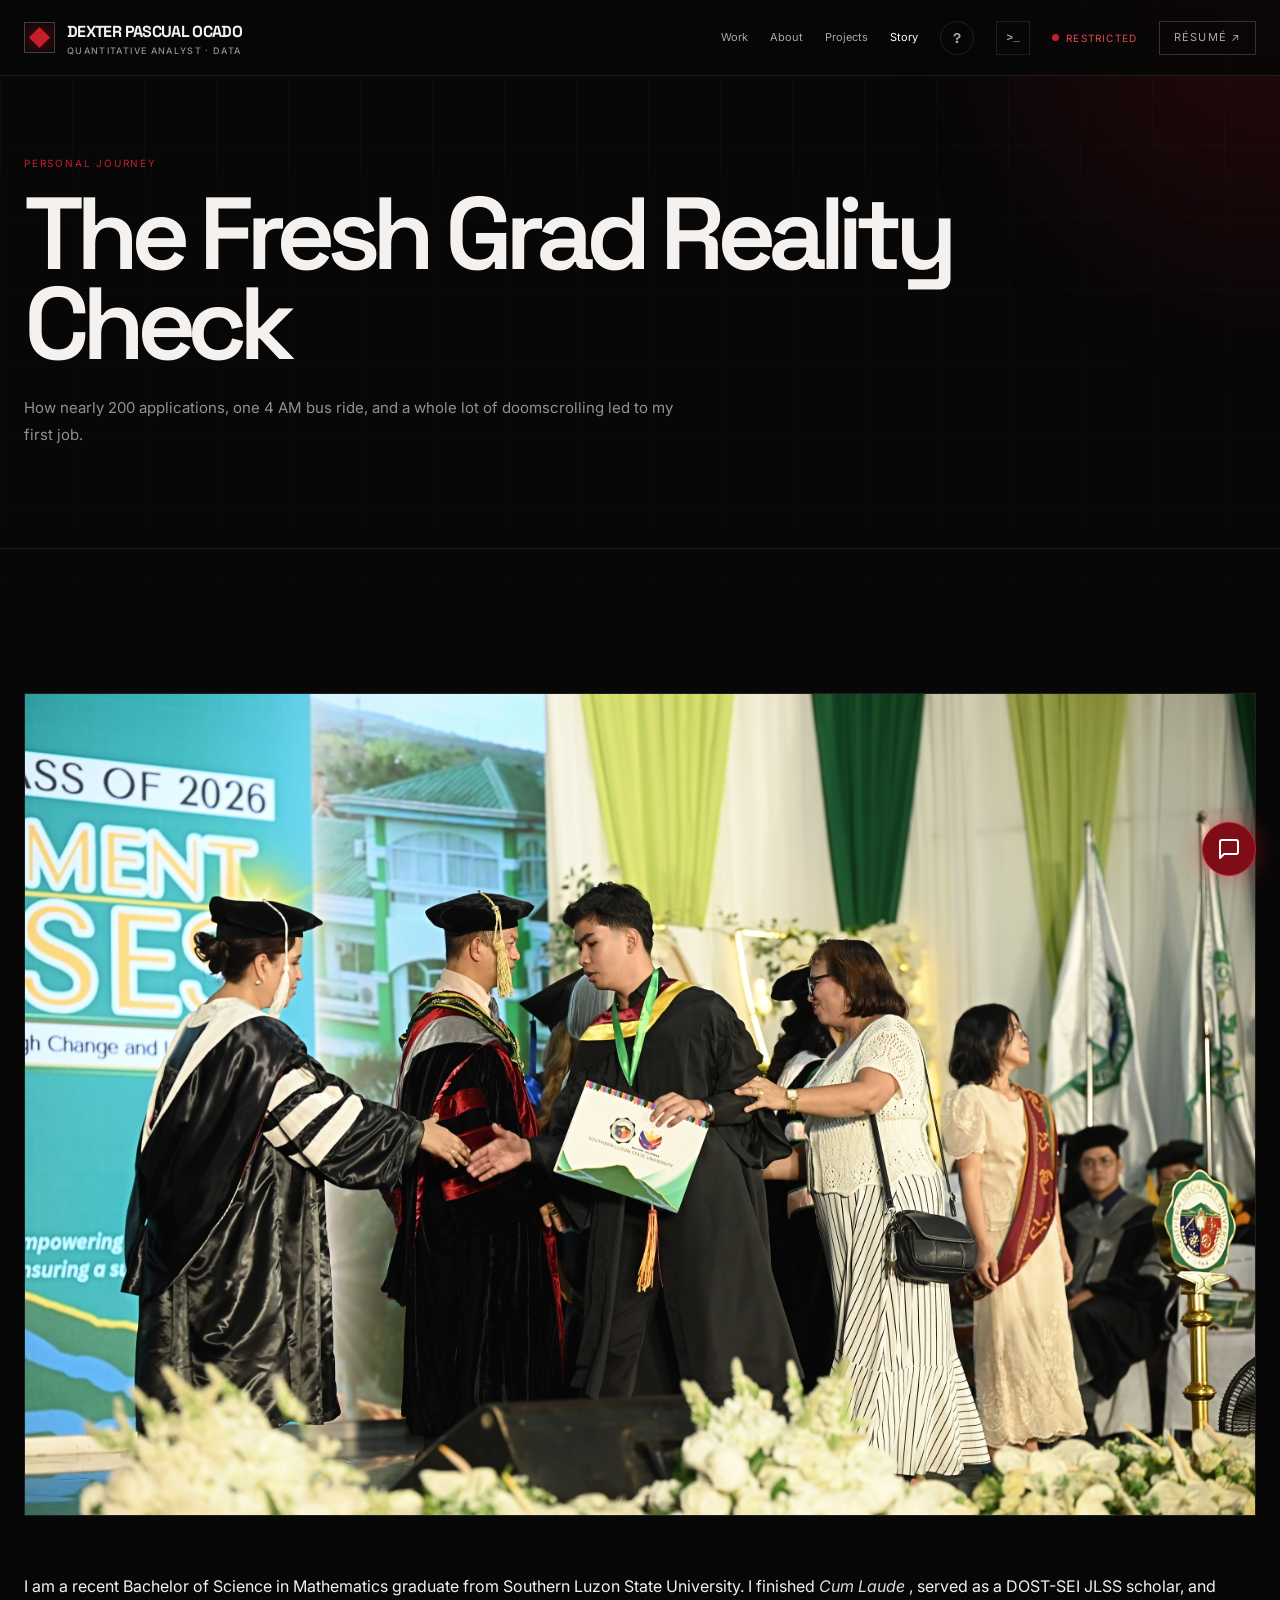
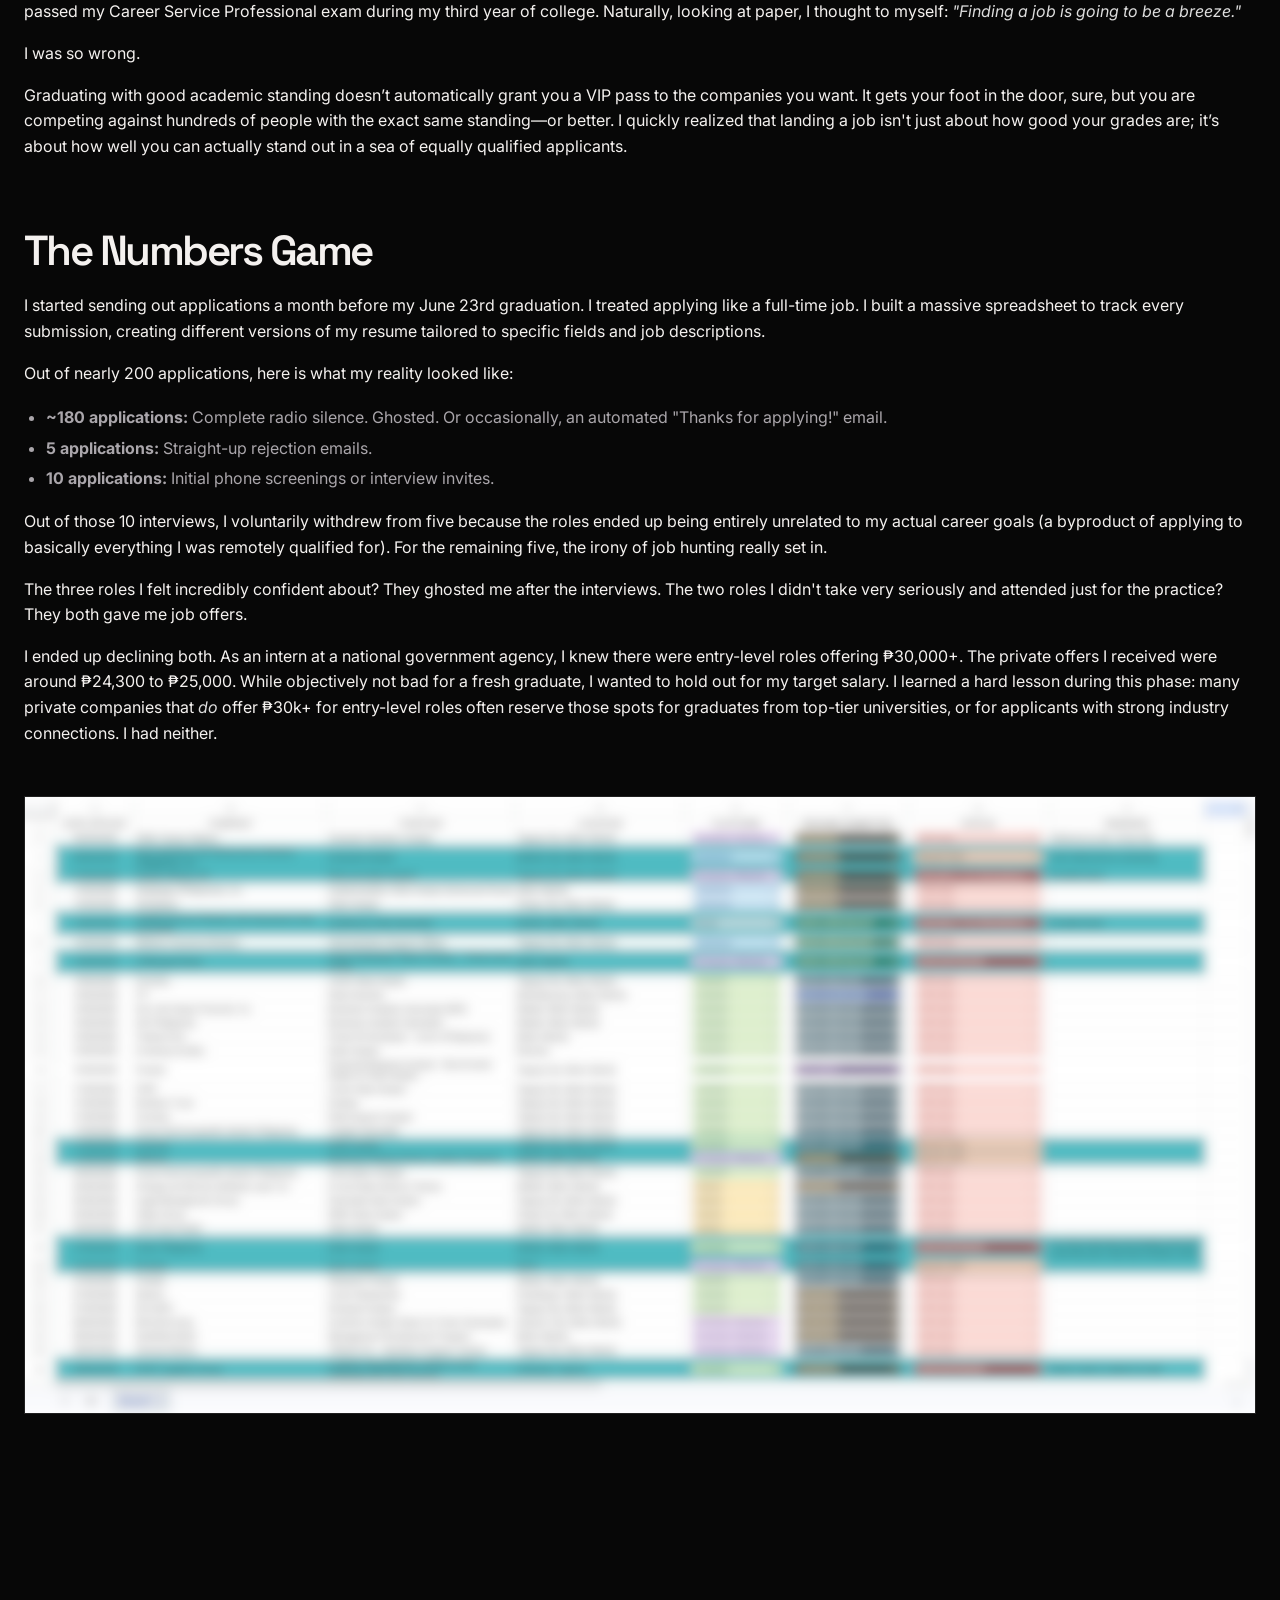
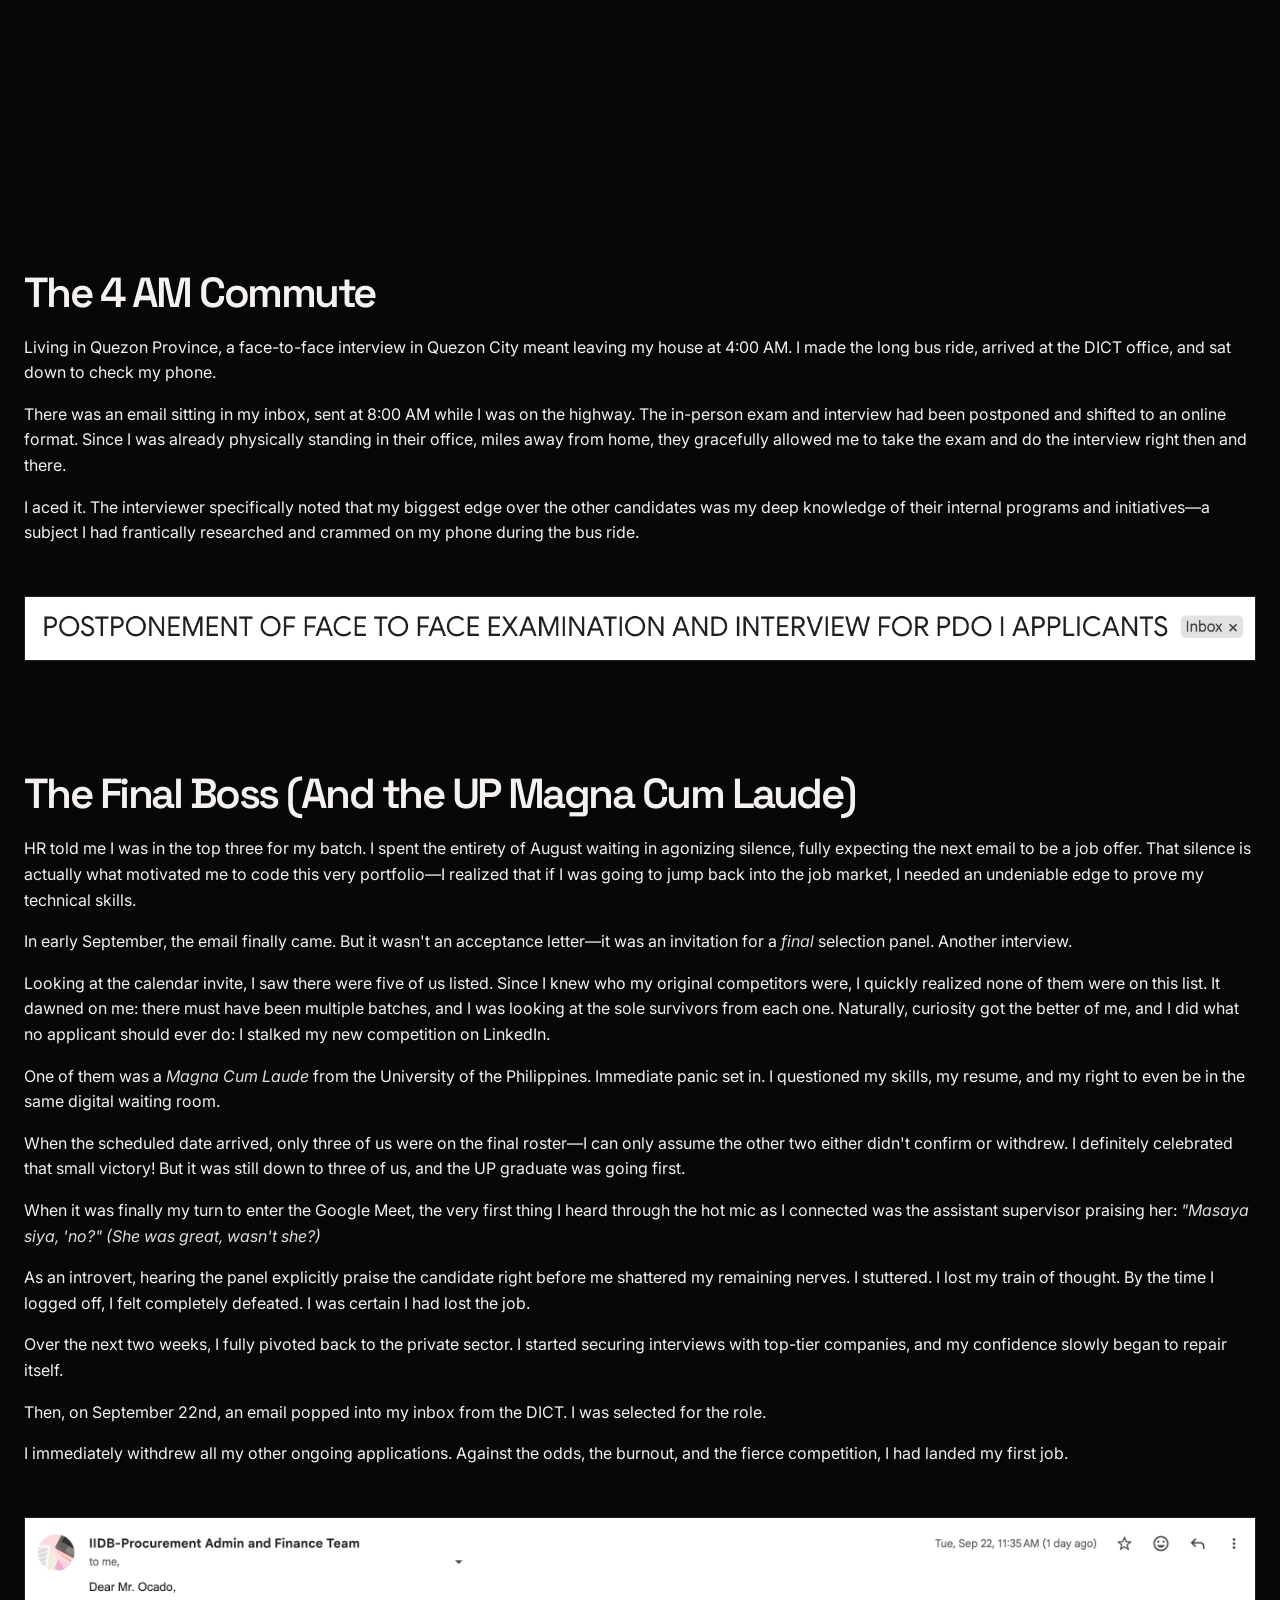
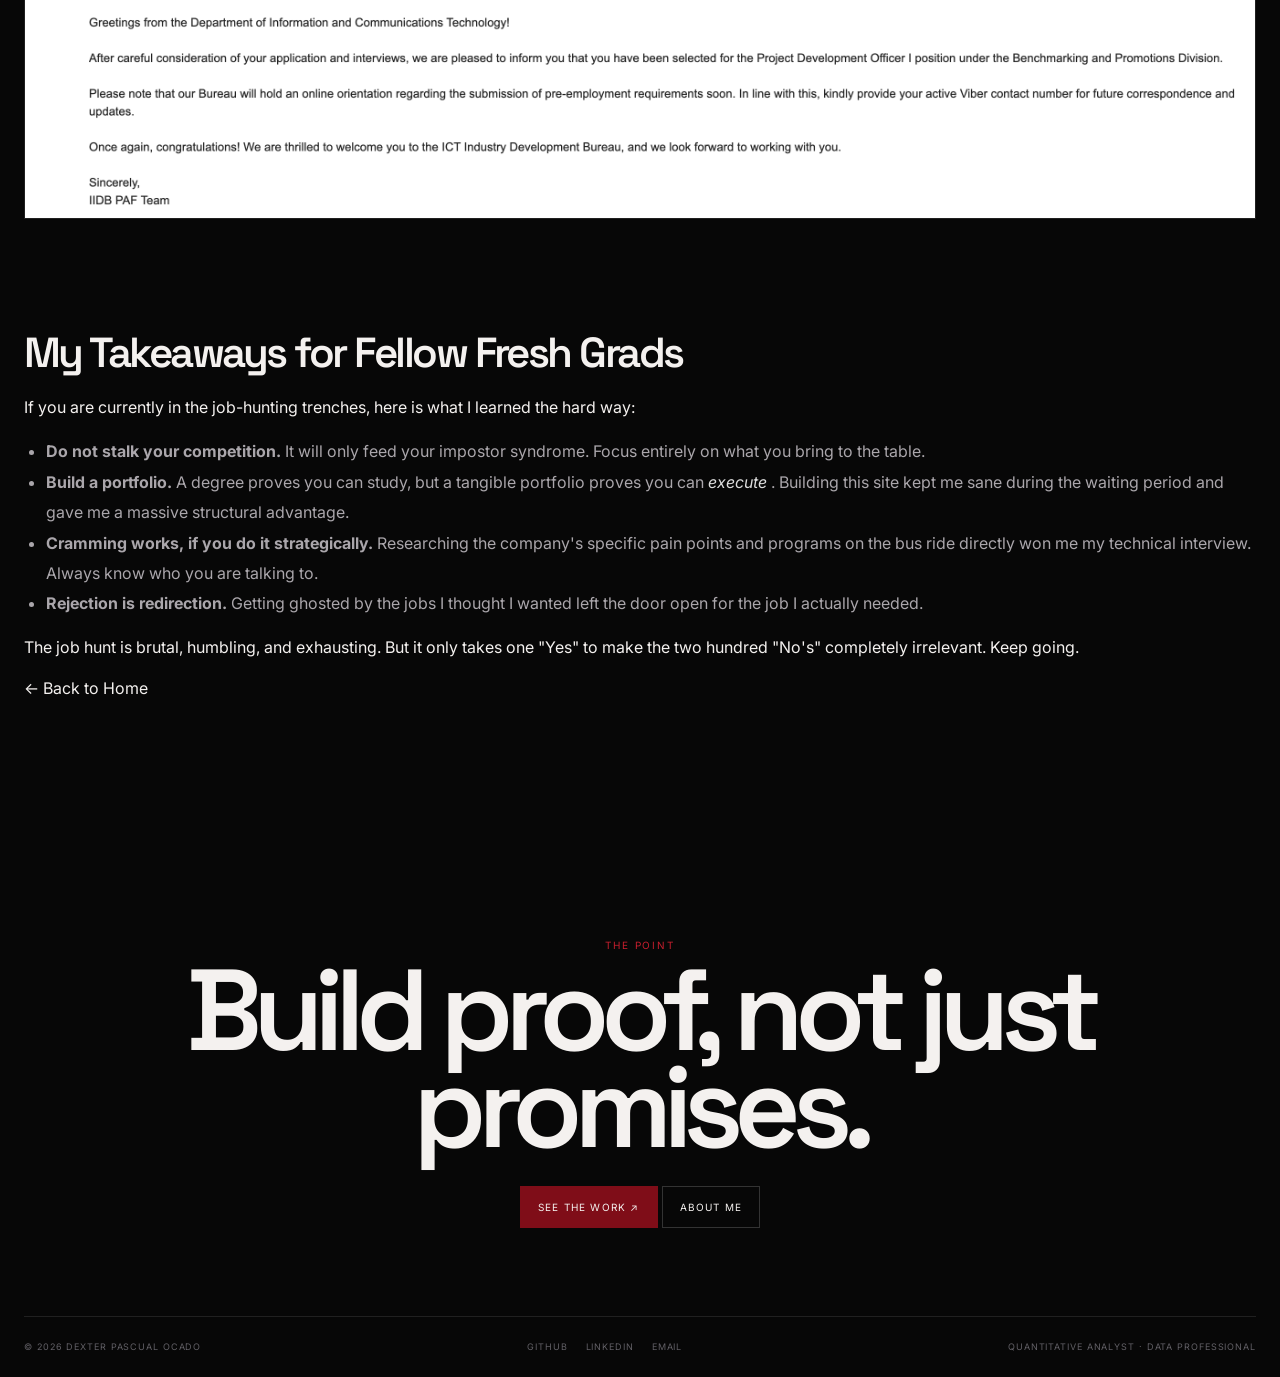
==== job-hunt.html @ dbf4037e "Add files via upload" ====
<!DOCTYPE html>
<html lang="en">
 <head>
  <meta charset="utf-8"/>
  <meta content="width=device-width,initial-scale=1" name="viewport"/>
  <meta content="How nearly 200 applications, one 4 AM bus ride, and a whole lot of doomscrolling led to my first job." name="description"/>
  <meta content="#070707" name="theme-color"/>
  <title>
   The Fresh Grad Reality Check &mdash; Dexter Pascual Ocado
  </title>
  <link href="img/logo-headerxfooter.png" rel="icon" type="image/png"/>
  <link href="css/site.css" rel="stylesheet"/>
  <link href="css/extras.css" rel="stylesheet"/>
 </head>
 <body>
  <header class="site-nav">
   <div class="wrap nav-inner">
    <a class="brand" href="alterego.html">
     <span class="brand-mark">
     </span>
     <span>
      DEXTER PASCUAL OCADO
      <small>
       Quantitative Analyst &middot; Data
      </small>
     </span>
    </a>
    <nav class="nav-links">
     <a href="alterego.html#work">Work</a>
     <a href="about.html">About</a>
     <a href="projects.html">Projects</a>
     <a class="active" href="job-hunt.html">Story</a>
     <a class="nav-why" href="index.html" aria-label="Why this version?" title="Why this version?"><span class="nav-why-icon" aria-hidden="true">?</span><span class="nav-why-label">Why this version?</span></a>
     <button aria-label="Open terminal" class="nav-term" data-term="" title="Terminal (press `)">&gt;_</button>
     <a class="nav-lock" href="restricted.html"><i></i>Restricted</a>
     <a class="nav-cta" href="Resume - Dexter Pascual Ocado.pdf" rel="noopener" target="_blank">R&eacute;sum&eacute; &nearrow;</a>
    </nav>
    <button aria-label="Menu" class="mobile-menu">
     ☰
    </button>
   </div>
  </header>
  <main>
   <section class="page-hero wrap reveal">
    <div class="kicker">
     Personal journey
    </div>
    <h1>
     The Fresh Grad Reality Check
    </h1>
    <p>
     How nearly 200 applications, one 4 AM bus ride, and a whole lot of doomscrolling led to my first job.
    </p>
   </section>
   <section class="section">
    <div class="wrap story">
     <div class="reveal">
      <img alt="Graduation Day" class="story-photo" src="img/grad.JPG"/>
      <p>
       I am a recent Bachelor of Science in Mathematics graduate from Southern Luzon State University. I finished
       <em>
        Cum Laude
       </em>
       , served as a DOST-SEI JLSS scholar, and passed my Career Service Professional exam during my third year of college. Naturally, looking at paper, I thought to myself:
       <em>
        "Finding a job is going to be a breeze."
       </em>
      </p>
      <p>
       I was so wrong.
      </p>
      <p>
       Graduating with good academic standing doesn&rsquo;t automatically grant you a VIP pass to the companies you want. It gets your foot in the door, sure, but you are competing against hundreds of people with the exact same standing&mdash;or better. I quickly realized that landing a job isn't just about how good your grades are; it&rsquo;s about how well you can actually stand out in a sea of equally qualified applicants.
      </p>
     </div>
     <div class="reveal">
      <h3>
       The Numbers Game
      </h3>
      <p>
       I started sending out applications a month before my June 23rd graduation. I treated applying like a full-time job. I built a massive spreadsheet to track every submission, creating different versions of my resume tailored to specific fields and job descriptions.
      </p>
      <p>
       Out of nearly 200 applications, here is what my reality looked like:
      </p>
      <ul class="reveal">
       <li>
        <strong>
         ~180 applications:
        </strong>
        Complete radio silence. Ghosted. Or occasionally, an automated "Thanks for applying!" email.
       </li>
       <li>
        <strong>
         5 applications:
        </strong>
        Straight-up rejection emails.
       </li>
       <li>
        <strong>
         10 applications:
        </strong>
        Initial phone screenings or interview invites.
       </li>
      </ul>
      <p>
       Out of those 10 interviews, I voluntarily withdrew from five because the roles ended up being entirely unrelated to my actual career goals (a byproduct of applying to basically everything I was remotely qualified for). For the remaining five, the irony of job hunting really set in.
      </p>
      <p>
       The three roles I felt incredibly confident about? They ghosted me after the interviews. The two roles I didn't take very seriously and attended just for the practice? They both gave me job offers.
      </p>
      <p>
       I ended up declining both. As an intern at a national government agency, I knew there were entry-level roles offering ₱30,000+. The private offers I received were around ₱24,300 to ₱25,000. While objectively not bad for a fresh graduate, I wanted to hold out for my target salary. I learned a hard lesson during this phase: many private companies that
       <em>
        do
       </em>
       offer ₱30k+ for entry-level roles often reserve those spots for graduates from top-tier universities, or for applicants with strong industry connections. I had neither.
      </p>
      <img alt="Job Application Tracker Spreadsheet" class="story-photo" src="img/sheet.png"/>
     </div>
     <div class="reveal">
      <h3>
       The Doomscroll That Changed Everything
      </h3>
      <p>
       By early June, I had stopped applying entirely. I figured I had cast a wide enough net and decided to just wait for July to see if anything bit. My days devolved into endless doomscrolling on TikTok and Facebook.
      </p>
      <p>
       One afternoon, while passively scrolling through a Facebook page dedicated to government job vacancies, a post caught my eye. The Department of Information and Communications Technology (DICT) was looking for a Project Development Officer I. The qualifications perfectly matched my background, and the deadline was literally the next day. I threw my resume into the ring at the last minute and went right back to scrolling.
      </p>
      <p>
       July arrived, and so did the DICT invitation for an initial interview. I passed, and they scheduled me for an in-person exam and a follow-up interview in late July at their central office.
      </p>
     </div>
     <div class="reveal">
      <h3>
       The 4 AM Commute
      </h3>
      <p>
       Living in Quezon Province, a face-to-face interview in Quezon City meant leaving my house at 4:00 AM. I made the long bus ride, arrived at the DICT office, and sat down to check my phone.
      </p>
      <p>
       There was an email sitting in my inbox, sent at 8:00 AM while I was on the highway. The in-person exam and interview had been postponed and shifted to an online format. Since I was already physically standing in their office, miles away from home, they gracefully allowed me to take the exam and do the interview right then and there.
      </p>
      <p>
       I aced it. The interviewer specifically noted that my biggest edge over the other candidates was my deep knowledge of their internal programs and initiatives&mdash;a subject I had frantically researched and crammed on my phone during the bus ride.
      </p>
      <img alt="Postponement Email during Commute" class="story-photo" src="img/postpone.png"/>
     </div>
     <div class="reveal">
      <h3>
       The Final Boss (And the UP Magna Cum Laude)
      </h3>
      <p>
       HR told me I was in the top three for my batch. I spent the entirety of August waiting in agonizing silence, fully expecting the next email to be a job offer. That silence is actually what motivated me to code this very portfolio&mdash;I realized that if I was going to jump back into the job market, I needed an undeniable edge to prove my technical skills.
      </p>
      <p>
       In early September, the email finally came. But it wasn't an acceptance letter&mdash;it was an invitation for a
       <em>
        final
       </em>
       selection panel. Another interview.
      </p>
      <p>
       Looking at the calendar invite, I saw there were five of us listed. Since I knew who my original competitors were, I quickly realized none of them were on this list. It dawned on me: there must have been multiple batches, and I was looking at the sole survivors from each one. Naturally, curiosity got the better of me, and I did what no applicant should ever do: I stalked my new competition on LinkedIn.
      </p>
      <p>
       One of them was a
       <em>
        Magna Cum Laude
       </em>
       from the University of the Philippines. Immediate panic set in. I questioned my skills, my resume, and my right to even be in the same digital waiting room.
      </p>
      <p>
       When the scheduled date arrived, only three of us were on the final roster&mdash;I can only assume the other two either didn't confirm or withdrew. I definitely celebrated that small victory! But it was still down to three of us, and the UP graduate was going first.
      </p>
      <p>
       When it was finally my turn to enter the Google Meet, the very first thing I heard through the hot mic as I connected was the assistant supervisor praising her:
       <em>
        "Masaya siya, 'no?" (She was great, wasn't she?)
       </em>
      </p>
      <p>
       As an introvert, hearing the panel explicitly praise the candidate right before me shattered my remaining nerves. I stuttered. I lost my train of thought. By the time I logged off, I felt completely defeated. I was certain I had lost the job.
      </p>
      <p>
       Over the next two weeks, I fully pivoted back to the private sector. I started securing interviews with top-tier companies, and my confidence slowly began to repair itself.
      </p>
      <p>
       Then, on September 22nd, an email popped into my inbox from the DICT. I was selected for the role.
      </p>
      <p>
       I immediately withdrew all my other ongoing applications. Against the odds, the burnout, and the fierce competition, I had landed my first job.
      </p>
      <img alt="DICT Acceptance Email" class="story-photo" src="img/accept.png"/>
     </div>
     <div class="reveal">
      <h3>
       My Takeaways for Fellow Fresh Grads
      </h3>
      <p>
       If you are currently in the job-hunting trenches, here is what I learned the hard way:
      </p>
      <ul class="reveal">
       <li>
        <strong>
         Do not stalk your competition.
        </strong>
        It will only feed your impostor syndrome. Focus entirely on what you bring to the table.
       </li>
       <li>
        <strong>
         Build a portfolio.
        </strong>
        A degree proves you can study, but a tangible portfolio proves you can
        <em>
         execute
        </em>
        . Building this site kept me sane during the waiting period and gave me a massive structural advantage.
       </li>
       <li>
        <strong>
         Cramming works, if you do it strategically.
        </strong>
        Researching the company's specific pain points and programs on the bus ride directly won me my technical interview. Always know who you are talking to.
       </li>
       <li>
        <strong>
         Rejection is redirection.
        </strong>
        Getting ghosted by the jobs I thought I wanted left the door open for the job I actually needed.
       </li>
      </ul>
      <p>
       The job hunt is brutal, humbling, and exhausting. But it only takes one "Yes" to make the two hundred "No's" completely irrelevant. Keep going.
      </p>
     </div>
     <div class="reveal">
      <a href="alterego.html">
       &larr; Back to Home
      </a>
     </div>
    </div>
   </section>
   <section class="contact wrap">
    <div class="reveal">
     <div class="kicker">
      The point
     </div>
     <h2>
      Build proof, not just promises.
     </h2>
     <p>
     </p>
     <a class="btn primary" href="projects.html">
      See the work &nearrow;
     </a>
     <a class="btn" href="about.html">
      About me
     </a>
    </div>
   </section>
  </main>
  <footer class="wrap footer">
   <span>
    &copy; 2026 Dexter Pascual Ocado
   </span>
   <span class="socials">
    <a href="https://github.com/OcadoDP" rel="noopener" target="_blank">
     GitHub
    </a>
    <a href="https://www.linkedin.com/in/ocadodexterp" rel="noopener" target="_blank">
     LinkedIn
    </a>
    <a href="mailto:ocadodexterp@gmail.com">
     Email
    </a>
   </span>
   <span>
    Quantitative Analyst &middot; Data Professional
   </span>
  </footer>
  <script src="js/site.js">
  </script>
 </body>
</html>
---- css/site.css ----
@import url('https://fonts.googleapis.com/css2?family=Inter:wght@400;500;600;700;800&family=Space+Grotesk:wght@500;600;700&display=swap');
:root {
  --bg:#070707;
  --surface:#0d0d0f;
  --surface2:#121214;
  --text:#f4f1ef;
  --muted:#929097;
  --dim:#626066;
  --line:rgba(255,255,255,.10);
  --maroon:#7f0d18;
  --red:#c51e2d;
  --glow:rgba(127,13,24,.28);
  --max:1240px
}
* {
  box-sizing:border-box
}
html {
  scroll-behavior:smooth
}
body {
  margin:0;
  background:var(--bg);
  color:var(--text);
  font-family:Inter,system-ui,sans-serif;
  line-height:1.6;
  overflow-x:hidden
}
body:before {
  content:"";
  position:fixed;
  inset:0;
  pointer-events:none;
  background:linear-gradient(rgba(255,255,255,.024) 1px,transparent 1px),linear-gradient(90deg,rgba(255,255,255,.024) 1px,transparent 1px);
  background-size:72px 72px;
  mask-image:linear-gradient(#000,transparent 78%);
  z-index:-2
}
body:after {
  content:"";
  position:fixed;
  width:60vw;
  height:60vw;
  right:-30vw;
  top:-30vw;
  background:radial-gradient(circle,var(--glow),transparent 68%);
  filter:blur(28px);
  pointer-events:none;
  z-index:-1
}
.wrap {
  width:min(var(--max),calc(100% - 48px));
  margin:auto
}
a {
  color:inherit;
  text-decoration:none
}
.site-nav {
  position:fixed;
  z-index:100;
  top:0;
  left:0;
  right:0;
  height:76px;
  background:rgba(7,7,7,.82);
  backdrop-filter:blur(20px);
  border-bottom:1px solid var(--line)
}
.nav-inner {
  height:100%;
  display:flex;
  align-items:center;
  justify-content:space-between
}
.brand {
  display:flex;
  align-items:center;
  gap:12px;
  font-family:'Space Grotesk';
  font-weight:700;
  letter-spacing:-.04em
}
.brand-mark {
  width:31px;
  height:31px;
  border:1px solid rgba(255,255,255,.24);
  position:relative;
  display:grid;
  place-items:center;
  overflow:hidden
}
.brand-mark:after {
  content:"";
  width:15px;
  height:15px;
  background:var(--red);
  transform:rotate(45deg);
  box-shadow:0 0 24px var(--red)
}
.brand small {
  display:block;
  color:var(--muted);
  font:500 9px Inter;
  letter-spacing:.15em;
  text-transform:uppercase;
  margin-top:1px
}
.nav-links {
  display:flex;
  align-items:center;
  gap:26px;
  font-size:11px;
  color:#aaa6ab
}
.nav-links a {
  transition:.2s
}
.nav-links a:hover,.nav-links a.active {
  color:#fff
}
.nav-cta {
  border:1px solid rgba(255,255,255,.18);
  padding:9px 13px;
  text-transform:uppercase;
  letter-spacing:.1em
}
.nav-cta:hover {
  border-color:var(--red);
  background:rgba(127,13,24,.15)
}
.mobile-menu {
  display:none
}
.hero {
  min-height:100vh;
  padding:155px 0 95px;
  display:grid;
  grid-template-columns:1.35fr .65fr;
  align-items:end;
  gap:70px
}
.eyebrow,.kicker {
  font-size:10px;
  letter-spacing:.18em;
  text-transform:uppercase;
  color:#aaa6ab
}
.eyebrow b,.kicker {
  color:var(--red)
}
.hero h1 {
  font:700 clamp(64px,9.4vw,140px)/.83 'Space Grotesk';
  letter-spacing:-.078em;
  margin:25px 0 35px
}
.hero h1 .outline {
  color:transparent;
  -webkit-text-stroke:1px rgba(255,255,255,.28)
}
.hero-lead {
  max-width:680px;
  color:#bcb8bd;
  font-size:17px;
  line-height:1.75
}
.actions {
  display:flex;
  gap:11px;
  margin-top:30px;
  flex-wrap:wrap
}
.btn {
  display:inline-block;
  border:1px solid rgba(255,255,255,.18);
  padding:12px 17px;
  font-size:10px;
  letter-spacing:.12em;
  text-transform:uppercase;
  transition:.25s
}
.btn:hover {
  transform:translateY(-2px);
  border-color:var(--red)
}
.btn.primary {
  background:var(--maroon);
  border-color:var(--maroon)
}
.hero-side {
  border-left:1px solid var(--line);
  padding-left:28px
}
.status {
  font-size:10px;
  letter-spacing:.13em;
  text-transform:uppercase;
  color:#c6c2c6;
  margin-bottom:26px
}
.status i {
  display:inline-block;
  width:7px;
  height:7px;
  border-radius:50%;
  background:var(--red);
  box-shadow:0 0 14px var(--red);
  margin-right:8px
}
.metric {
  border-top:1px solid var(--line);
  padding:18px 0
}
.metric strong {
  display:block;
  font:600 34px 'Space Grotesk';
  letter-spacing:-.06em
}
.metric span {
  display:block;
  color:var(--muted);
  font-size:9px;
  text-transform:uppercase;
  letter-spacing:.12em
}
.section {
  padding:110px 0;
  border-top:1px solid var(--line)
}
.section-head {
  display:flex;
  justify-content:space-between;
  align-items:end;
  gap:30px;
  margin-bottom:44px
}
.section-head h2 {
  font:600 clamp(43px,6vw,78px)/.94 'Space Grotesk';
  letter-spacing:-.07em;
  margin:9px 0 0
}
.section-head p {
  max-width:390px;
  color:var(--muted);
  font-size:13px;
  line-height:1.7;
  margin:0
}
.project-grid {
  display:grid;
  grid-template-columns:repeat(12,1fr);
  gap:14px
}
.project-card {
  grid-column:span 5;
  min-height:330px;
  padding:27px;
  background:linear-gradient(145deg,#111113,#0a0a0b);
  border:1px solid var(--line);
  position:relative;
  overflow:hidden;
  transition:.3s
}
.project-card:nth-child(1),.project-card:nth-child(4) {
  grid-column:span 7;
  min-height:390px
}
.project-card:last-child {
  grid-column:span 12;
  min-height:230px
}
.project-card:after {
  content:"";
  position:absolute;
  width:50%;
  height:55%;
  right:-20%;
  bottom:-30%;
  background:radial-gradient(circle,var(--glow),transparent 68%);
  transition:.4s
}
.project-card:hover {
  transform:translateY(-5px);
  border-color:rgba(197,30,45,.55)
}
.project-card:hover:after {
  transform:scale(1.35)
}
.project-num {
  font-size:10px;
  color:#6d6970;
  letter-spacing:.15em
}
.project-type {
  display:inline-block;
  margin-top:34px;
  padding:5px 8px;
  border:1px solid var(--line);
  font-size:8px;
  text-transform:uppercase;
  letter-spacing:.12em;
  color:#aaa6ab
}
.project-card h3 {
  font:600 clamp(25px,3vw,43px)/.98 'Space Grotesk';
  letter-spacing:-.055em;
  max-width:700px;
  margin:16px 0
}
.project-card p {
  color:var(--muted);
  font-size:12px;
  line-height:1.7;
  max-width:650px
}
.project-tech {
  position:absolute;
  bottom:24px;
  left:27px;
  color:#6f6b71;
  font-size:9px;
  text-transform:uppercase;
  letter-spacing:.1em
}
.project-arrow {
  position:absolute;
  right:25px;
  top:24px;
  color:#777;
  font-size:20px
}
.split {
  display:grid;
  grid-template-columns:.75fr 1.25fr;
  gap:85px
}
.statement {
  font:500 clamp(31px,4vw,57px)/1.05 'Space Grotesk';
  letter-spacing:-.06em;
  margin:0
}
.statement em {
  font-style:normal;
  color:var(--red)
}
.copy {
  color:#aaa6ab;
  font-size:14px;
  line-height:1.85
}
.tags {
  display:flex;
  flex-wrap:wrap;
  gap:8px;
  margin-top:25px
}
.tag {
  padding:8px 10px;
  border:1px solid var(--line);
  font-size:9px;
  color:#aaa6ab;
  text-transform:uppercase;
  letter-spacing:.08em
}
.timeline {
  border-top:1px solid var(--line)
}
.timeline-row {
  display:grid;
  grid-template-columns:150px 1fr;
  gap:40px;
  padding:27px 0;
  border-bottom:1px solid var(--line)
}
.timeline-row time {
  font-size:9px;
  color:#777;
  text-transform:uppercase;
  letter-spacing:.1em
}
.timeline-row h3 {
  font:600 20px 'Space Grotesk';
  letter-spacing:-.03em;
  margin:0
}
.timeline-row p {
  font-size:12px;
  color:var(--muted);
  max-width:750px;
  margin:7px 0 0
}
.contact {
  padding:125px 0 80px;
  text-align:center
}
.contact h2 {
  font:600 clamp(55px,9vw,125px)/.84 'Space Grotesk';
  letter-spacing:-.08em;
  max-width:1000px;
  margin:10px auto 30px
}
.contact p {
  max-width:520px;
  color:var(--muted);
  margin:0 auto 30px;
  font-size:13px
}
.footer {
  border-top:1px solid var(--line);
  padding:23px 0;
  display:flex;
  justify-content:space-between;
  color:#626066;
  font-size:9px;
  text-transform:uppercase;
  letter-spacing:.1em
}
.page-hero {
  padding:155px 0 85px
}
.page-hero h1 {
  font:600 clamp(56px,8vw,115px)/.88 'Space Grotesk';
  letter-spacing:-.08em;
  max-width:1050px;
  margin:18px 0 25px
}
.page-hero p {
  max-width:680px;
  color:var(--muted);
  font-size:15px;
  line-height:1.8
}
.case-hero {
  padding:145px 0 70px
}
.case-hero .label {
  color:var(--red);
  font-size:10px;
  letter-spacing:.17em;
  text-transform:uppercase
}
.case-hero h1 {
  font:600 clamp(50px,7.5vw,108px)/.88 'Space Grotesk';
  letter-spacing:-.075em;
  max-width:1100px;
  margin:18px 0
}
.case-hero .lede {
  max-width:760px;
  color:#aaa6ab;
  font-size:16px;
  line-height:1.8
}
.case-meta {
  display:flex;
  flex-wrap:wrap;
  gap:8px;
  margin-top:28px
}
.case-meta span {
  border:1px solid var(--line);
  padding:7px 10px;
  color:#aaa6ab;
  font-size:9px;
  text-transform:uppercase;
  letter-spacing:.08em
}
.case-section {
  padding:75px 0;
  border-top:1px solid var(--line)
}
.case-grid {
  display:grid;
  grid-template-columns:.5fr 1.5fr;
  gap:70px
}
.case-grid h2 {
  font:600 38px/1 'Space Grotesk';
  letter-spacing:-.06em;
  margin:0
}
.case-grid h3 {
  font:600 21px 'Space Grotesk';
  margin:28px 0 8px
}
.case-grid p,.case-grid li {
  color:#aaa6ab;
  font-size:14px;
  line-height:1.85
}
.case-grid ul {
  padding-left:20px
}
.formula {
  border-left:2px solid var(--maroon);
  padding:15px 18px;
  background:#0c0c0e;
  color:#ddd;
  font-family:monospace;
  margin:20px 0
}
.demo {
  border:1px solid var(--line);
  background:#0c0c0e;
  padding:30px;
  margin:30px 0
}
.demo h3 {
  margin-top:0
}
.reveal {
  opacity:0;
  transform:translateY(18px);
  transition:opacity .75s ease,transform .75s ease
}
.reveal.show {
  opacity:1;
  transform:none
}
@media(max-width:820px) {
  .wrap {
    width:min(var(--max),calc(100% - 30px))
  }
  .nav-links {
    display:none
  }
  .mobile-menu {
    display:block;
    border:1px solid var(--line);
    padding:7px 9px;
    background:none
  }
  .hero {
    grid-template-columns:1fr;
    padding-top:125px;
    gap:45px
  }
  .hero h1 {
    font-size:clamp(58px,17vw,100px)
  }
  .hero-side {
    border-left:0;
    border-top:1px solid var(--line);
    padding:24px 0 0
  }
  .section {
    padding:80px 0
  }
  .section-head,.split,.case-grid {
    display:block
  }
  .section-head p {
    margin-top:20px
  }
  .project-grid {
    display:block
  }
  .project-card {
    margin-bottom:14px;
    min-height:300px!important
  }
  .timeline-row {
    grid-template-columns:1fr;
    gap:9px
  }
  .footer {
    display:block;
    line-height:2.1
  }
  .footer span:last-child {
    display:block
  }
  .case-grid h2 {
    margin-bottom:28px
  }
}

/* ========================================
   MOBILE INTERFACE — UNDER CONSTRUCTION
   ======================================== */

@media (max-width: 820px) and (orientation: portrait) {

    html {
        width: 100%;
        height: 100%;
        overflow: hidden !important;
        background: #070707 !important;
    }

    body {
        width: 100%;
        height: 100%;
        margin: 0;
        overflow: hidden !important;
        background: #070707 !important;
    }

    /* Completely hide the actual portfolio */
    body > * {
        visibility: hidden !important;
        opacity: 0 !important;
        pointer-events: none !important;
    }

    /* Full-screen mobile background */
    html::before {
        content: "";
        position: fixed;
        inset: 0;
        display: block !important;

        background:
            radial-gradient(
                circle at 50% 38%,
                rgba(143, 16, 27, 0.18),
                transparent 42%
            ),
            #070707;

        z-index: 2147483646 !important;
        pointer-events: none;
    }

    /* Mobile construction message */
    html::after {
        content:
            "MOBILE INTERFACE UNDER CONSTRUCTION\A\A"
            "This portfolio is currently optimized for desktop and laptop screens.\A\A"
            "↻ For mobile devices, rotate your phone to landscape mode to continue.\A\A"
            "↗ Return on a larger screen for the full experience.";

        position: fixed;
        inset: 0;
        display: flex !important;

        align-items: center;
        justify-content: center;

        padding: 32px;

        color: #f3f1ef;
        font-family: Inter, system-ui, sans-serif;
        font-size: 13px;
        font-weight: 500;
        line-height: 1.9;
        letter-spacing: 0.06em;
        text-align: center;
        text-transform: uppercase;
        white-space: pre-wrap;

        background: transparent;

        z-index: 2147483647 !important;
        pointer-events: none;
    }
}
---- css/extras.css ----
/* ===== V3 extras: life, motion, features (built on V2 tokens) ===== */
.scroll-progress {
  position:fixed;
  top:0;
  left:0;
  height:2px;
  width:0;
  background:linear-gradient(90deg,var(--maroon),var(--red));
  z-index:200;
  box-shadow:0 0 12px var(--red)
}
.cursor-glow {
  position:fixed;
  width:520px;
  height:520px;
  left:0;
  top:0;
  margin:-260px 0 0 -260px;
  border-radius:50%;
  background:radial-gradient(circle,rgba(197,30,45,.13),transparent 65%);
  pointer-events:none;
  z-index:-1;
  transition:opacity .4s;
  opacity:0
}
.cursor-glow.on {
  opacity:1
}
/* nav */
.nav-links {
  gap:22px
}
.nav-links a {
  position:relative
}
.nav-links a:not(.nav-cta):not(.nav-lock):after {
  content:"";
  position:absolute;
  left:0;
  bottom:-6px;
  height:1px;
  width:0;
  background:var(--red);
  transition:width .25s
}
.nav-links a:not(.nav-cta):not(.nav-lock):hover:after,.nav-links a.active:after {
  width:100%
}
.nav-term {
  background:none;
  border:1px solid var(--line);
  color:#aaa6ab;
  font:600 11px monospace;
  padding:7px 9px;
  cursor:pointer;
  transition:.2s
}
.nav-term:hover {
  color:#fff;
  border-color:var(--red)
}
.nav-lock {
  display:inline-flex;
  align-items:center;
  gap:7px;
  color:#e34a58!important;
  font-size:10px;
  text-transform:uppercase;
  letter-spacing:.12em
}
.nav-lock i {
  width:7px;
  height:7px;
  border-radius:50%;
  background:var(--red);
  box-shadow:0 0 0 0 rgba(197,30,45,.7);
  animation:pulse 1.8s infinite
}
@keyframes pulse {
  70% {
    box-shadow:0 0 0 9px rgba(197,30,45,0)
  }
  100% {
    box-shadow:0 0 0 0 rgba(197,30,45,0)
  }
}
@media(max-width:820px) {
  .nav-links.open {
    display:flex;
    flex-direction:column;
    align-items:flex-start;
    position:absolute;
    top:76px;
    left:0;
    right:0;
    background:rgba(7,7,7,.97);
    padding:22px 24px;
    gap:18px;
    border-bottom:1px solid var(--line);
    font-size:13px
  }
}
/* hero life */
#hero-canvas {
  position:absolute;
  inset:0;
  width:100%;
  height:100%;
  z-index:-1;
  opacity:.9
}
.hero-wrap {
  position:relative
}
.hero-wrap:before {
  content:"";
  position:absolute;
  inset:0 -50vw;
  background:radial-gradient(ellipse at 20% 40%,rgba(127,13,24,.16),transparent 60%);
  z-index:-2;
  pointer-events:none
}
.typed {
  color:var(--red);
  border-right:2px solid var(--red);
  padding-right:3px;
  animation:blink 1s steps(1) infinite
}
@keyframes blink {
  50% {
    border-color:transparent
  }
}
.hero h1 .outline {
  transition:.4s
}
.hero h1:hover .outline {
  color:rgba(255,255,255,.9);
  -webkit-text-stroke:1px transparent
}
.hero .reveal>* {
  animation:rise .9s cubic-bezier(.2,.7,.2,1) both
}
.hero .reveal>*:nth-child(2) {
  animation-delay:.12s
}
.hero .reveal>*:nth-child(3) {
  animation-delay:.24s
}
.hero .reveal>*:nth-child(4) {
  animation-delay:.36s
}
@keyframes rise {
  from {
    opacity:0;
    transform:translateY(26px)
  }
}
.scroll-cue {
  position:absolute;
  bottom:28px;
  left:0;
  font-size:9px;
  letter-spacing:.2em;
  text-transform:uppercase;
  color:#6d6970;
  display:flex;
  align-items:center;
  gap:12px
}
.scroll-cue:before {
  content:"";
  width:1px;
  height:38px;
  background:linear-gradient(var(--red),transparent);
  animation:drip 2s infinite
}
@keyframes drip {
  0% {
    transform:scaleY(0);
    transform-origin:top
  }
  50% {
    transform:scaleY(1);
    transform-origin:top
  }
  51% {
    transform-origin:bottom
  }
  100% {
    transform:scaleY(0);
    transform-origin:bottom
  }
}
.btn {
  position:relative;
  overflow:hidden
}
.btn.primary:hover {
  box-shadow:0 0 28px rgba(197,30,45,.45)
}
.ticker {
  border-top:1px solid var(--line);
  border-bottom:1px solid var(--line);
  overflow:hidden;
  padding:17px 0;
  background:rgba(255,255,255,.012)
}
.ticker-track {
  display:flex;
  gap:46px;
  width:max-content;
  animation:marq 38s linear infinite;
  font:600 15px 'Space Grotesk';
  letter-spacing:-.02em;
  color:#77737a;
  text-transform:uppercase
}
.ticker:hover .ticker-track {
  animation-play-state:paused
}
.ticker-track span {
  display:flex;
  align-items:center;
  gap:46px
}
.ticker-track span:after {
  content:"";
  width:7px;
  height:7px;
  background:var(--red);
  transform:rotate(45deg)
}
@keyframes marq {
  to {
    transform:translateX(-50%)
  }
}
/* cards life */
.project-card {
  transform-style:preserve-3d;
  will-change:transform
}
.project-card.tilting,.project-card.tilting:hover {
  transform:perspective(900px) rotateX(var(--rx,0deg)) rotateY(var(--ry,0deg)) translateY(-5px)
}
.project-card:before {
  content:"";
  position:absolute;
  inset:0;
  background:radial-gradient(380px circle at var(--mx,50%) var(--my,50%),rgba(197,30,45,.14),transparent 60%);
  opacity:0;
  transition:.3s;
  pointer-events:none
}
.project-card:hover:before {
  opacity:1
}
.project-card:hover .project-arrow {
  color:var(--red);
  transform:translate(4px,-4px)
}
.project-arrow {
  transition:.3s
}
.project-card .project-tech {
  right:27px;
  line-height:1.7
}
.metric strong {
  font-variant-numeric:tabular-nums
}
/* stats band */
.stats {
  display:grid;
  grid-template-columns:repeat(4,1fr);
  border-top:1px solid var(--line);
  border-bottom:1px solid var(--line)
}
.stat-cell {
  padding:34px 26px;
  border-right:1px solid var(--line)
}
.stat-cell:last-child {
  border:0
}
.stat-cell strong {
  display:block;
  font:600 clamp(36px,4.5vw,62px)/1 'Space Grotesk';
  letter-spacing:-.06em
}
.stat-cell span {
  font-size:10px;
  letter-spacing:.12em;
  text-transform:uppercase;
  color:var(--muted)
}
/* browser frame + live demos */
.browser {
  border:1px solid var(--line);
  background:#0b0b0d;
  box-shadow:0 30px 80px rgba(0,0,0,.55),0 0 60px rgba(127,13,24,.12)
}
.browser-bar {
  display:flex;
  align-items:center;
  gap:7px;
  padding:11px 14px;
  border-bottom:1px solid var(--line);
  background:#101012
}
.browser-bar i {
  width:9px;
  height:9px;
  border-radius:50%;
  background:#333
}
.browser-bar i:first-child {
  background:var(--red)
}
.browser-url {
  margin-left:12px;
  font:500 10px monospace;
  color:#77737a;
  background:#070707;
  border:1px solid var(--line);
  padding:4px 12px;
  flex:1;
  max-width:420px;
  overflow:hidden;
  text-overflow:ellipsis;
  white-space:nowrap
}
.browser-body {
  position:relative;
  aspect-ratio:16/10;
  overflow:hidden;
  background:#fff
}
.browser-body iframe {
  position:absolute;
  top:0;
  left:0;
  width:1440px;
  height:900px;
  border:0;
  transform-origin:top left
}
.live-badge {
  display:inline-flex;
  align-items:center;
  gap:8px;
  font-size:10px;
  letter-spacing:.13em;
  text-transform:uppercase;
  color:#c6c2c6
}
.live-badge i {
  width:7px;
  height:7px;
  border-radius:50%;
  background:#3ddc84;
  box-shadow:0 0 12px #3ddc84;
  animation:pulse2 1.6s infinite
}
@keyframes pulse2 {
  50% {
    opacity:.35
  }
}
.spot {
  display:grid;
  grid-template-columns:.8fr 1.2fr;
  gap:56px;
  align-items:center
}
.spot h3 {
  font:600 clamp(32px,4vw,54px)/.98 'Space Grotesk';
  letter-spacing:-.06em;
  margin:14px 0
}
.demo-grid {
  display:grid;
  grid-template-columns:repeat(2,1fr);
  gap:26px
}
.demo-card {
  display:flex;
  flex-direction:column;
  gap:16px
}
.demo-card h3 {
  font:600 26px 'Space Grotesk';
  letter-spacing:-.04em;
  margin:0
}
.demo-card p {
  color:var(--muted);
  font-size:13px;
  margin:6px 0 0
}
.demo-foot {
  display:flex;
  justify-content:space-between;
  align-items:center;
  gap:12px;
  flex-wrap:wrap
}
.demo-tech {
  font-size:9px;
  letter-spacing:.1em;
  text-transform:uppercase;
  color:#6f6b71
}
.demo-switch {
  display:flex;
  gap:8px;
  margin-bottom:16px
}
.demo-switch button {
  background:none;
  color:#aaa6ab;
  border:1px solid var(--line);
  padding:10px 14px;
  font:600 10px Inter;
  letter-spacing:.1em;
  text-transform:uppercase;
  cursor:pointer;
  transition:.2s
}
.demo-switch button.active,.demo-switch button:hover {
  border-color:var(--red);
  color:#fff;
  background:rgba(127,13,24,.2)
}
.placeholder {
  aspect-ratio:16/10;
  display:grid;
  place-items:center;
  text-align:center;
  border:1px dashed var(--line);
  background:#0c0c0e;
  padding:30px;
  color:var(--muted)
}
.placeholder h3 {
  font:600 28px 'Space Grotesk';
  color:#fff;
  margin:0 0 8px
}
.hidden {
  display:none!important
}
/* skills */
.skills {
  display:grid;
  grid-template-columns:.8fr 1.2fr;
  gap:50px
}
.skill-tabs {
  display:flex;
  flex-direction:column;
  border-top:1px solid var(--line)
}
.skill-tab {
  display:flex;
  justify-content:space-between;
  align-items:center;
  text-align:left;
  background:none;
  border:0;
  border-bottom:1px solid var(--line);
  color:#8d8990;
  padding:20px 4px;
  font:600 19px 'Space Grotesk';
  letter-spacing:-.03em;
  cursor:pointer;
  transition:.25s
}
.skill-tab span {
  font-size:13px;
  opacity:.6
}
.skill-tab:hover {
  color:#fff;
  padding-left:12px
}
.skill-tab[aria-selected=true] {
  color:#fff;
  padding-left:16px;
  box-shadow:inset 3px 0 0 var(--red);
  background:linear-gradient(90deg,rgba(127,13,24,.2),transparent)
}
.skill-panel {
  border:1px solid var(--line);
  background:linear-gradient(145deg,#111113,#0a0a0b);
  padding:36px;
  min-height:360px;
  position:relative;
  overflow:hidden
}
.skill-panel:after {
  content:"";
  position:absolute;
  right:-20%;
  bottom:-30%;
  width:60%;
  height:70%;
  background:radial-gradient(circle,var(--glow),transparent 68%)
}
.skill-panel>* {
  position:relative;
  z-index:1;
  animation:rise .5s both
}
.skill-panel h3 {
  font:600 30px 'Space Grotesk';
  letter-spacing:-.05em;
  margin:0 0 12px
}
.skill-panel p {
  color:#aaa6ab;
  font-size:14px
}
.proof {
  margin-top:26px;
  padding-top:24px;
  border-top:1px solid var(--line)
}
.proof small {
  color:var(--red);
  font-size:9px;
  letter-spacing:.17em;
  text-transform:uppercase
}
.proof h4 {
  font:600 22px 'Space Grotesk';
  margin:8px 0
}
.proof p {
  font-size:13px
}
/* restricted teaser */
.teaser {
  border:1px solid rgba(197,30,45,.35);
  background:repeating-linear-gradient(45deg,rgba(127,13,24,.08) 0 12px,transparent 12px 24px),#0a0a0b;
  padding:70px 40px;
  text-align:center;
  position:relative;
  overflow:hidden
}
.teaser:before {
  content:"CLASSIFIED";
  position:absolute;
  font:700 clamp(80px,17vw,230px)/1 'Space Grotesk';
  letter-spacing:-.07em;
  color:rgba(255,255,255,.025);
  left:50%;
  top:50%;
  transform:translate(-50%,-50%);
  white-space:nowrap
}
.teaser>* {
  position:relative
}
.teaser h2 {
  font:600 clamp(32px,4.6vw,62px)/1 'Space Grotesk';
  letter-spacing:-.065em;
  margin:14px auto 18px;
  max-width:780px
}
.teaser p {
  color:var(--muted);
  max-width:560px;
  margin:0 auto 26px;
  font-size:13px
}
.btn.danger {
  border-color:var(--red);
  color:#ff7c88
}
.btn.danger:hover {
  background:rgba(197,30,45,.18)
}
/* about */
.about-grid {
  display:grid;
  grid-template-columns:.62fr 1.38fr;
  gap:70px;
  align-items:start
}
.photo {
  position:relative;
  aspect-ratio:4/5;
  border:1px solid var(--line);
  overflow:hidden;
  background:#0c0c0e
}
.photo img {
  width:100%;
  height:100%;
  object-fit:cover;
  filter:grayscale(.35) contrast(1.05);
  transition:.6s
}
.photo:hover img {
  filter:none;
  transform:scale(1.04)
}
.photo:after {
  content:"";
  position:absolute;
  inset:0;
  background:linear-gradient(transparent 55%,rgba(7,7,7,.9))
}
.photo figcaption {
  position:absolute;
  left:18px;
  bottom:16px;
  z-index:2;
  font-size:9px;
  letter-spacing:.15em;
  text-transform:uppercase;
  color:#ddd
}
.exp {
  border-top:1px solid var(--line)
}
.exp-item {
  border-bottom:1px solid var(--line)
}
.exp-btn {
  width:100%;
  display:grid;
  grid-template-columns:170px 1fr 30px;
  gap:30px;
  align-items:center;
  text-align:left;
  background:none;
  border:0;
  color:inherit;
  padding:28px 0;
  cursor:pointer;
  font-family:inherit
}
.exp-btn time {
  font-size:9px;
  color:#777;
  text-transform:uppercase;
  letter-spacing:.1em
}
.exp-btn h3 {
  font:600 21px 'Space Grotesk';
  letter-spacing:-.03em;
  margin:0
}
.exp-btn p {
  margin:4px 0 0;
  font-size:12px;
  color:var(--muted)
}
.exp-btn .plus {
  font:300 26px/1 'Space Grotesk';
  color:var(--red);
  transition:.3s;
  text-align:center
}
.exp-item.open .plus {
  transform:rotate(45deg)
}
.exp-btn:hover h3 {
  color:var(--red)
}
.exp-panel {
  display:grid;
  grid-template-rows:0fr;
  transition:grid-template-rows .45s ease
}
.exp-item.open .exp-panel {
  grid-template-rows:1fr
}
.exp-panel>div {
  overflow:hidden
}
.exp-panel ul {
  margin:0;
  padding:0 40px 30px 200px;
  color:#aaa6ab;
  font-size:13px;
  line-height:1.8
}
.exp-panel li {
  margin-bottom:8px
}
.now {
  display:inline-block;
  margin-left:10px;
  font:600 8px Inter;
  letter-spacing:.14em;
  color:#fff;
  background:var(--maroon);
  padding:3px 7px;
  vertical-align:middle
}
.edu-grid {
  display:grid;
  grid-template-columns:repeat(2,1fr);
  gap:14px
}
.edu-card {
  border:1px solid var(--line);
  padding:26px;
  background:linear-gradient(145deg,#111113,#0a0a0b);
  transition:.3s
}
.edu-card:hover {
  border-color:rgba(197,30,45,.5);
  transform:translateY(-4px)
}
.edu-card time {
  font-size:9px;
  letter-spacing:.12em;
  text-transform:uppercase;
  color:var(--red)
}
.edu-card h3 {
  font:600 19px 'Space Grotesk';
  margin:8px 0 4px;
  letter-spacing:-.03em
}
.edu-card p {
  font-size:12px;
  color:var(--muted);
  margin:0
}
.story-card {
  display:block;
  border:1px solid var(--line);
  padding:46px;
  background:linear-gradient(120deg,rgba(127,13,24,.22),#0a0a0b 60%);
  transition:.3s
}
.story-card:hover {
  border-color:var(--red);
  transform:translateY(-4px)
}
.story-card h2 {
  font:600 clamp(32px,4vw,56px)/1 'Space Grotesk';
  letter-spacing:-.06em;
  margin:12px 0
}
.story-card p {
  color:var(--muted);
  max-width:640px
}
/* projects page */
.filters {
  display:flex;
  gap:8px;
  flex-wrap:wrap;
  margin-bottom:30px
}
.chip {
  background:none;
  border:1px solid var(--line);
  color:#aaa6ab;
  padding:9px 14px;
  font:600 10px Inter;
  letter-spacing:.12em;
  text-transform:uppercase;
  cursor:pointer;
  transition:.2s
}
.chip:hover,.chip.on {
  border-color:var(--red);
  color:#fff;
  background:rgba(127,13,24,.22)
}
.project-card.out {
  display:none
}
/* case studies */
.note {
  border:1px solid rgba(197,30,45,.35);
  border-left:3px solid var(--red);
  background:rgba(127,13,24,.1);
  padding:18px 22px;
  color:#cfcbd0;
  font-size:13px;
  line-height:1.75;
  margin:0 0 6px
}
.note strong {
  color:#fff
}
.case-grid h2 {
  position:sticky;
  top:110px;
  align-self:start
}
.case-grid {
  align-items:start
}
.case-grid code {
  background:#17171a;
  border:1px solid var(--line);
  padding:1px 6px;
  font-size:12px;
  color:#ff9aa4
}
.case-grid strong {
  color:#eee
}
.case-grid li {
  margin-bottom:8px
}
.app-grid {
  display:grid;
  grid-template-columns:repeat(2,1fr);
  gap:14px;
  margin-top:24px
}
.app-card {
  border:1px solid var(--line);
  background:linear-gradient(145deg,#111113,#0a0a0b);
  padding:24px;
  transition:.3s
}
.app-card:hover {
  border-color:rgba(197,30,45,.5);
  transform:translateY(-4px)
}
.app-card:last-child:nth-child(odd) {
  grid-column:1/-1
}
.app-title {
  font:600 18px 'Space Grotesk';
  letter-spacing:-.03em;
  color:#fff;
  margin-bottom:8px
}
.app-card p {
  font-size:13px!important
}
.app-card ul {
  font-size:12px;
  padding-left:18px
}
.math-block {
  border-left:2px solid var(--maroon);
  background:#0c0c0e;
  padding:14px 18px;
  margin:16px 0;
  overflow-x:auto;
  color:#ddd
}
.role-box {
  border:1px solid var(--line);
  border-left:2px solid var(--red);
  background:#0c0c0e;
  padding:16px 20px;
  margin:20px 0;
  color:#bbb
}
.screenshot-grid {
  display:grid;
  grid-template-columns:repeat(2,1fr);
  gap:16px;
  margin-top:22px
}
.screenshot-card {
  border:1px solid var(--line);
  background:#0c0c0e;
  padding:12px;
  transition:.3s;
  cursor:zoom-in
}
.screenshot-card:hover {
  border-color:var(--red)
}
.screenshot-card img {
  width:100%;
  display:block
}
.screenshot-card.wide {
  grid-column:1/-1
}
.screenshot-card.wide img {
  max-height:520px;
  object-fit:cover;
  object-position:top
}
.caption {
  font-size:11px!important;
  color:#77737a!important;
  margin:10px 4px 2px;
  line-height:1.6!important
}
.ext-link {
  display:inline-block;
  margin-top:14px;
  font-size:10px;
  letter-spacing:.12em;
  text-transform:uppercase;
  color:#ff7c88;
  border-bottom:1px solid rgba(197,30,45,.5);
  padding-bottom:3px
}
.next-proj {
  display:flex;
  justify-content:space-between;
  gap:20px;
  border-top:1px solid var(--line);
  padding:34px 0
}
.next-proj a {
  display:block;
  transition:.25s
}
.next-proj a:hover {
  color:var(--red)
}
.next-proj small {
  display:block;
  font-size:9px;
  letter-spacing:.15em;
  text-transform:uppercase;
  color:#6d6970
}
.next-proj strong {
  font:600 22px 'Space Grotesk';
  letter-spacing:-.03em
}
.next-proj a:last-child {
  text-align:right
}
.lightbox {
  position:fixed;
  inset:0;
  background:rgba(0,0,0,.92);
  z-index:500;
  display:none;
  place-items:center;
  padding:30px;
  cursor:zoom-out
}
.lightbox.on {
  display:grid
}
.lightbox img {
  max-width:100%;
  max-height:100%;
  border:1px solid var(--line)
}
/* story */
.story .story-photo {
  width:100%;
  border:1px solid var(--line);
  margin:34px 0;
  filter:saturate(.9)
}
.story h3 {
  font:600 42px 'Space Grotesk';
  letter-spacing:-.06em;
  margin:65px 0 12px
}
.story ul {
  color:#aaa6ab;
  padding-left:22px;
  line-height:1.9
}
.story em {
  color:#ddd
}
.story .stat {
  margin:30px 0
}
/* footer */
.footer {
  align-items:center;
  flex-wrap:wrap;
  gap:14px
}
.socials {
  display:flex;
  gap:18px
}
.socials a {
  transition:.2s
}
.socials a:hover {
  color:var(--red)
}
.totop {
  position:fixed;
  right:24px;
  bottom:96px;
  width:42px;
  height:42px;
  border:1px solid var(--line);
  background:rgba(10,10,11,.9);
  color:#fff;
  cursor:pointer;
  opacity:0;
  pointer-events:none;
  transition:.3s;
  z-index:90;
  font-size:16px
}
.totop.on {
  opacity:1;
  pointer-events:auto
}
.totop:hover {
  border-color:var(--red)
}
/* intro */
#intro {
  position:fixed;
  inset:0;
  z-index:1000;
  background:#070707;
  display:grid;
  place-items:center;
  transition:opacity .7s,visibility .7s;
  cursor:pointer
}
#intro.done {
  opacity:0;
  visibility:hidden
}
.intro-in {
  text-align:center
}
.intro-in small {
  display:block;
  font-size:10px;
  letter-spacing:.3em;
  text-transform:uppercase;
  color:#77737a;
  opacity:0;
  animation:rise .8s .2s forwards
}
.intro-in h1 {
  font:700 clamp(44px,9vw,120px)/.9 'Space Grotesk';
  letter-spacing:-.07em;
  margin:20px 0;
  opacity:0;
  animation:rise .9s .7s forwards
}
.intro-in h1 span {
  color:transparent;
  -webkit-text-stroke:1px rgba(255,255,255,.35)
}
.intro-in p {
  font:500 12px monospace;
  color:var(--red);
  letter-spacing:.12em;
  opacity:0;
  animation:rise .8s 1.5s forwards
}
.intro-bar {
  width:min(320px,70vw);
  height:1px;
  background:var(--line);
  margin:34px auto 0;
  position:relative;
  overflow:hidden
}
.intro-bar:after {
  content:"";
  position:absolute;
  inset:0;
  background:var(--red);
  transform:translateX(-100%);
  animation:load 2.8s .3s ease forwards
}
@keyframes load {
  to {
    transform:none
  }
}
/* terminal */
#cli {
  position:fixed;
  inset:0;
  z-index:900;
  background:rgba(4,4,4,.96);
  backdrop-filter:blur(8px);
  display:none;
  padding:70px 24px 24px;
  font:13px/1.7 ui-monospace,Menlo,monospace
}
#cli.on {
  display:block
}
.cli-box {
  max-width:900px;
  margin:auto;
  height:100%;
  display:flex;
  flex-direction:column;
  border:1px solid var(--line);
  background:#09090a;
  box-shadow:0 0 80px rgba(127,13,24,.25)
}
.cli-bar {
  display:flex;
  gap:7px;
  align-items:center;
  padding:11px 14px;
  border-bottom:1px solid var(--line);
  color:#77737a;
  font-size:10px
}
.cli-bar i {
  width:9px;
  height:9px;
  border-radius:50%;
  background:#333
}
.cli-bar i:first-child {
  background:var(--red)
}
.cli-bar button {
  margin-left:auto;
  background:none;
  border:1px solid var(--line);
  color:#aaa;
  padding:4px 10px;
  cursor:pointer;
  font:inherit
}
.cli-bar button:hover {
  border-color:var(--red);
  color:#fff
}
#cli-out {
  flex:1;
  overflow:auto;
  padding:18px;
  white-space:pre-wrap;
  color:#cfcbd0
}
.cli-line {
  display:flex;
  gap:10px;
  padding:0 18px 18px
}
.cli-line label {
  color:var(--red);
  white-space:nowrap;
  font-weight:700
}
#cli-in {
  flex:1;
  background:none;
  border:0;
  outline:0;
  color:#fff;
  font:inherit
}
.c-r {
  color:#ff7c88;
  font-weight:700
}
.c-d {
  color:#fca5a5;
  font-weight:700
}
.c-f {
  color:#9ca3af
}
.c-h {
  color:#fbbf24
}
/* ai */
#ai-bubble {
  position:fixed;
  right:24px;
  bottom:24px;
  width:54px;
  height:54px;
  border-radius:50%;
  background:var(--maroon);
  border:1px solid var(--red);
  color:#fff;
  display:grid;
  place-items:center;
  cursor:pointer;
  z-index:95;
  box-shadow:0 0 26px rgba(197,30,45,.5);
  transition:.25s
}
#ai-bubble:hover {
  transform:scale(1.08)
}
#ai-bubble svg {
  width:24px;
  height:24px
}
#ai-bubble:before {
  content:"";
  position:absolute;
  inset:-6px;
  border-radius:50%;
  border:1px solid var(--red);
  animation:ring 2.4s infinite;
  opacity:0
}
@keyframes ring {
  0% {
    transform:scale(.8);
    opacity:.7
  }
  100% {
    transform:scale(1.4);
    opacity:0
  }
}
#ai-win {
  position:fixed;
  right:24px;
  bottom:90px;
  width:360px;
  max-width:calc(100vw - 32px);
  height:460px;
  max-height:70vh;
  background:#0b0b0d;
  border:1px solid var(--line);
  z-index:96;
  display:none;
  flex-direction:column;
  box-shadow:0 30px 80px rgba(0,0,0,.7)
}
#ai-win.on {
  display:flex;
  animation:rise .35s both
}
.ai-head {
  display:flex;
  justify-content:space-between;
  align-items:center;
  padding:14px 16px;
  border-bottom:1px solid var(--line);
  font:600 13px 'Space Grotesk'
}
.ai-head i {
  display:inline-block;
  width:7px;
  height:7px;
  border-radius:50%;
  background:#3ddc84;
  margin-right:9px;
  box-shadow:0 0 10px #3ddc84
}
.ai-head button {
  background:none;
  border:0;
  color:#aaa;
  font-size:20px;
  cursor:pointer
}
#ai-msgs {
  flex:1;
  overflow:auto;
  padding:16px;
  display:flex;
  flex-direction:column;
  gap:10px
}
.ai-m {
  max-width:86%;
  padding:10px 13px;
  font-size:12.5px;
  line-height:1.6;
  border:1px solid var(--line)
}
.ai-m.a {
  background:#121214;
  color:#ddd;
  align-self:flex-start
}
.ai-m.u {
  background:var(--maroon);
  border-color:var(--maroon);
  align-self:flex-end
}
.ai-sug {
  display:flex;
  gap:6px;
  flex-wrap:wrap;
  padding:0 16px 10px
}
.ai-sug button {
  background:none;
  border:1px solid var(--line);
  color:#aaa6ab;
  font:500 10px Inter;
  padding:6px 9px;
  cursor:pointer
}
.ai-sug button:hover {
  border-color:var(--red);
  color:#fff
}
.ai-in {
  display:flex;
  border-top:1px solid var(--line)
}
.ai-in input {
  flex:1;
  background:none;
  border:0;
  outline:0;
  color:#fff;
  padding:14px 16px;
  font:13px Inter
}
.ai-in button {
  background:var(--maroon);
  border:0;
  color:#fff;
  padding:0 18px;
  cursor:pointer;
  font:600 10px Inter;
  letter-spacing:.1em;
  text-transform:uppercase
}
@media(max-width:820px) {
  .stats {
    grid-template-columns:repeat(2,1fr)
  }
  .spot,.skills,.about-grid {
    display:block
  }
  .spot>*+*,.skills>*+* {
    margin-top:34px
  }
  .demo-grid,.app-grid,.screenshot-grid,.edu-grid {
    grid-template-columns:1fr
  }
  .exp-btn {
    grid-template-columns:1fr 30px
  }
  .exp-btn time {
    grid-column:1/-1
  }
  .exp-panel ul {
    padding:0 10px 26px 20px
  }
  .case-grid h2 {
    position:static
  }
  .photo {
    max-width:320px;
    margin-bottom:34px
  }
  .totop {
    bottom:90px
  }
  .scroll-cue {
    display:none
  }
  .next-proj {
    display:block
  }
  .next-proj a:last-child {
    text-align:left;
    margin-top:20px
  }
}
@media(prefers-reduced-motion:reduce) {
  * {
    animation:none!important;
    transition:none!important
  }
  .reveal {
    opacity:1;
    transform:none
  }
}
html {
  overflow-x:clip
}
body {
  overflow-x:clip
}
/* V3.1 polish */
@media(max-width:820px) {
  .nav-links.open {
    box-shadow:0 24px 45px rgba(0,0,0,.42)
  }
  .browser-body {
    aspect-ratio:16/10
  }
  .browser-body iframe {
    pointer-events:none
  }
}
@media(hover:none) {
  .project-card.tilting {
    transform:none!important
  }
  .cursor-glow {
    display:none
  }
}
@media(prefers-reduced-motion:reduce) {
  .project-card.tilting {
    transform:none!important
  }
  .cursor-glow {
    display:none
  }
}

/* Mobile interface */
@media(max-width:820px) {
  .nav-inner {
    gap:12px
  }
  .brand {
    min-width:0;
    gap:8px;
    font-size:12px
  }
  .brand > span:last-child {
    min-width:0
  }
  .brand small {
    font-size:7.5px;
    letter-spacing:.12em
  }
  .mobile-menu {
    flex:0 0 auto;
    width:40px;
    height:40px;
    display:grid;
    place-items:center;
    padding:0;
    cursor:pointer;
    font-size:17px;
    line-height:1
  }
  .nav-links.open {
    max-height:calc(100vh - 76px);
    overflow:auto;
    -webkit-overflow-scrolling:touch
  }
  .project-card h3 {
    max-width:calc(100% - 12px)
  }
  .project-card .project-tech {
    right:27px;
    max-width:calc(100% - 54px)
  }
  .browser-body iframe {
    width:100%;
    height:100%;
    pointer-events:auto
  }
  .demo-foot {
    align-items:flex-start
  }
  .demo-foot .btn {
    flex:0 0 auto
  }
  #cli {
    padding:76px 12px 12px;
    font-size:12px
  }
  .cli-box {
    min-width:0
  }
  .cli-line {
    gap:8px;
    padding:0 12px 12px
  }
  #ai-bubble {
    right:16px;
    bottom:16px;
    width:50px;
    height:50px
  }
  #ai-win {
    left:12px;
    right:12px;
    bottom:76px;
    width:auto;
    max-width:none;
    height:min(560px,calc(100vh - 100px));
    max-height:none
  }
  .ai-head {
    padding:12px 14px
  }
  #ai-msgs {
    padding:14px
  }
  .ai-in input {
    min-width:0
  }
}

/* ========================================
   HEADER — unified across all pages
   ======================================== */
:root { --nav-h: 76px; }
.site-nav { height: var(--nav-h); }
.nav-links a { white-space: nowrap; }

/* utility controls share one size so the row lines up */
.nav-term,
.nav-why,
.nav-cta {
  box-sizing: border-box;
  height: 34px;
  display: inline-flex;
  align-items: center;
  justify-content: center;
}
.nav-term,
.nav-why { width: 34px; padding: 0; }
.nav-cta { padding: 0 14px; line-height: 1; }

.nav-why {
  border: 1px solid var(--line);
  border-radius: 50%;
  color: #aaa6ab;
  transition: .2s;
}
.nav-why:hover,
.nav-why.active { color: #fff; border-color: var(--red); }
.nav-links a.nav-why:after { display: none; }
.nav-why-icon { font: 700 14px/1 'Space Grotesk', Inter, sans-serif; }
.nav-why-label {
  position: absolute;
  width: 1px; height: 1px;
  overflow: hidden;
  clip: rect(0 0 0 0);
  white-space: nowrap;
}

/* collapse to the menu button before the links can crowd (covers phones in landscape) */
@media (max-width: 1000px) {
  .nav-inner { gap: 12px; }
  .brand { min-width: 0; }
  .nav-links { display: none; }
  .mobile-menu {
    flex: 0 0 auto;
    width: 40px; height: 40px;
    display: grid; place-items: center;
    padding: 0;
    cursor: pointer;
    font-size: 17px; line-height: 1;
    color: var(--text);
    background: none;
    border: 1px solid var(--line);
  }
  .nav-links.open {
    display: flex;
    flex-direction: column;
    align-items: flex-start;
    position: absolute;
    top: 100%; left: 0; right: 0;
    padding: 22px 24px;
    gap: 18px;
    font-size: 13px;
    background: #070707;
    border-bottom: 1px solid var(--line);
    box-shadow: 0 24px 45px rgba(0,0,0,.42);
    max-height: calc(100vh - var(--nav-h));
    max-height: calc(100dvh - var(--nav-h));
    overflow: auto;
    -webkit-overflow-scrolling: touch;
  }
  /* inside the menu the "?" shows as an icon + its label */
  .nav-links.open .nav-why {
    width: auto; height: auto;
    border: 0; border-radius: 0;
    justify-content: flex-start;
    gap: 10px;
  }
  .nav-links.open .nav-why-icon {
    width: 22px; height: 22px;
    display: inline-grid; place-items: center;
    border: 1px solid var(--line);
    border-radius: 50%;
    font-size: 12px;
  }
  .nav-links.open .nav-why-label {
    position: static; width: auto; height: auto;
    clip: auto; overflow: visible;
  }
  .nav-links.open .nav-term { width: 34px; }
}

/* phones in landscape: short screen, so a slimmer header and a two-column menu */
@media (max-height: 500px) and (orientation: landscape) {
  :root { --nav-h: 56px; }
  .brand small { display: none; }
  .mobile-menu { width: 36px; height: 36px; }
  .nav-links.open {
    display: grid;
    grid-template-columns: repeat(2, minmax(0, 1fr));
    align-items: center;
    gap: 14px 24px;
    padding: 16px 24px;
  }
  .nav-links.open .nav-term { justify-self: start; }
  .nav-links.open .nav-cta { justify-self: start; }
}

/* header width is fixed site-wide, so page-level .wrap overrides can't shift it */
.site-nav .wrap { width: min(var(--max), calc(100% - 48px)); }
@media (max-width: 820px) {
  .site-nav .wrap { width: min(var(--max), calc(100% - 30px)); }
}
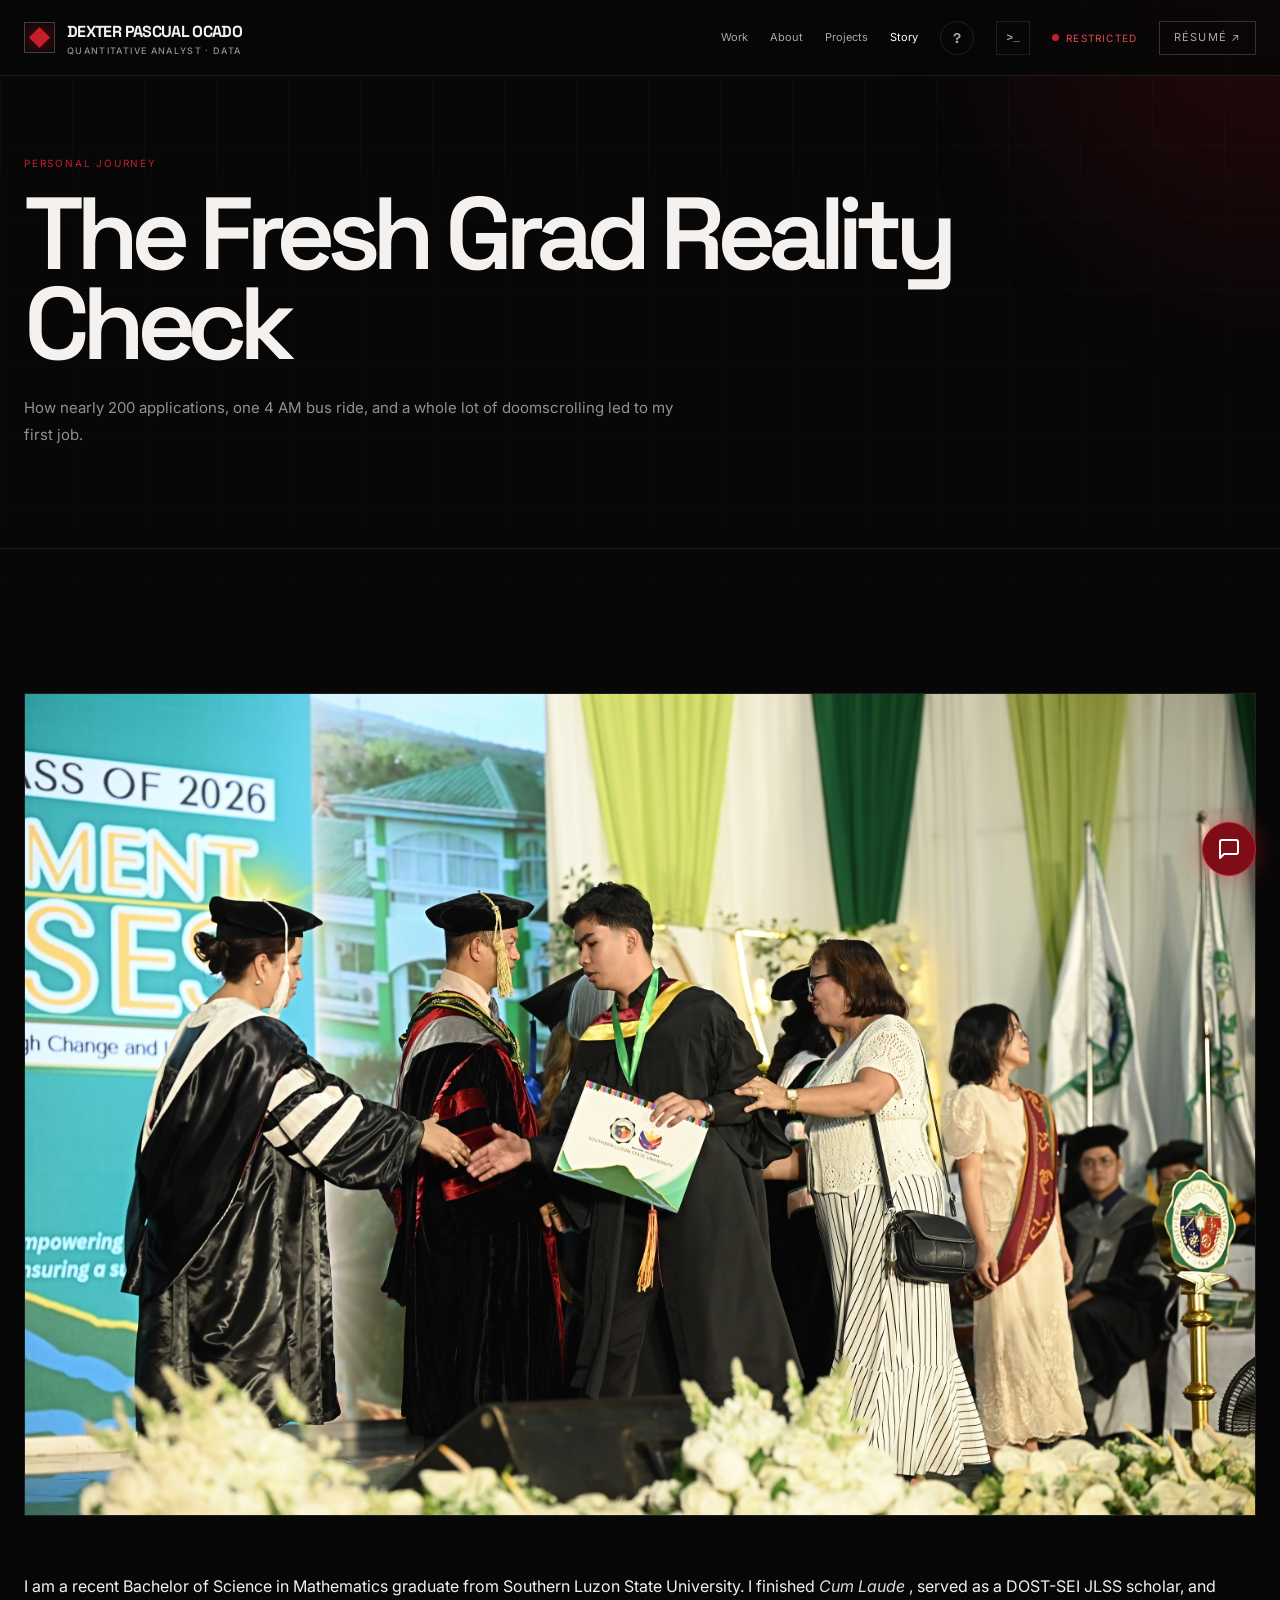
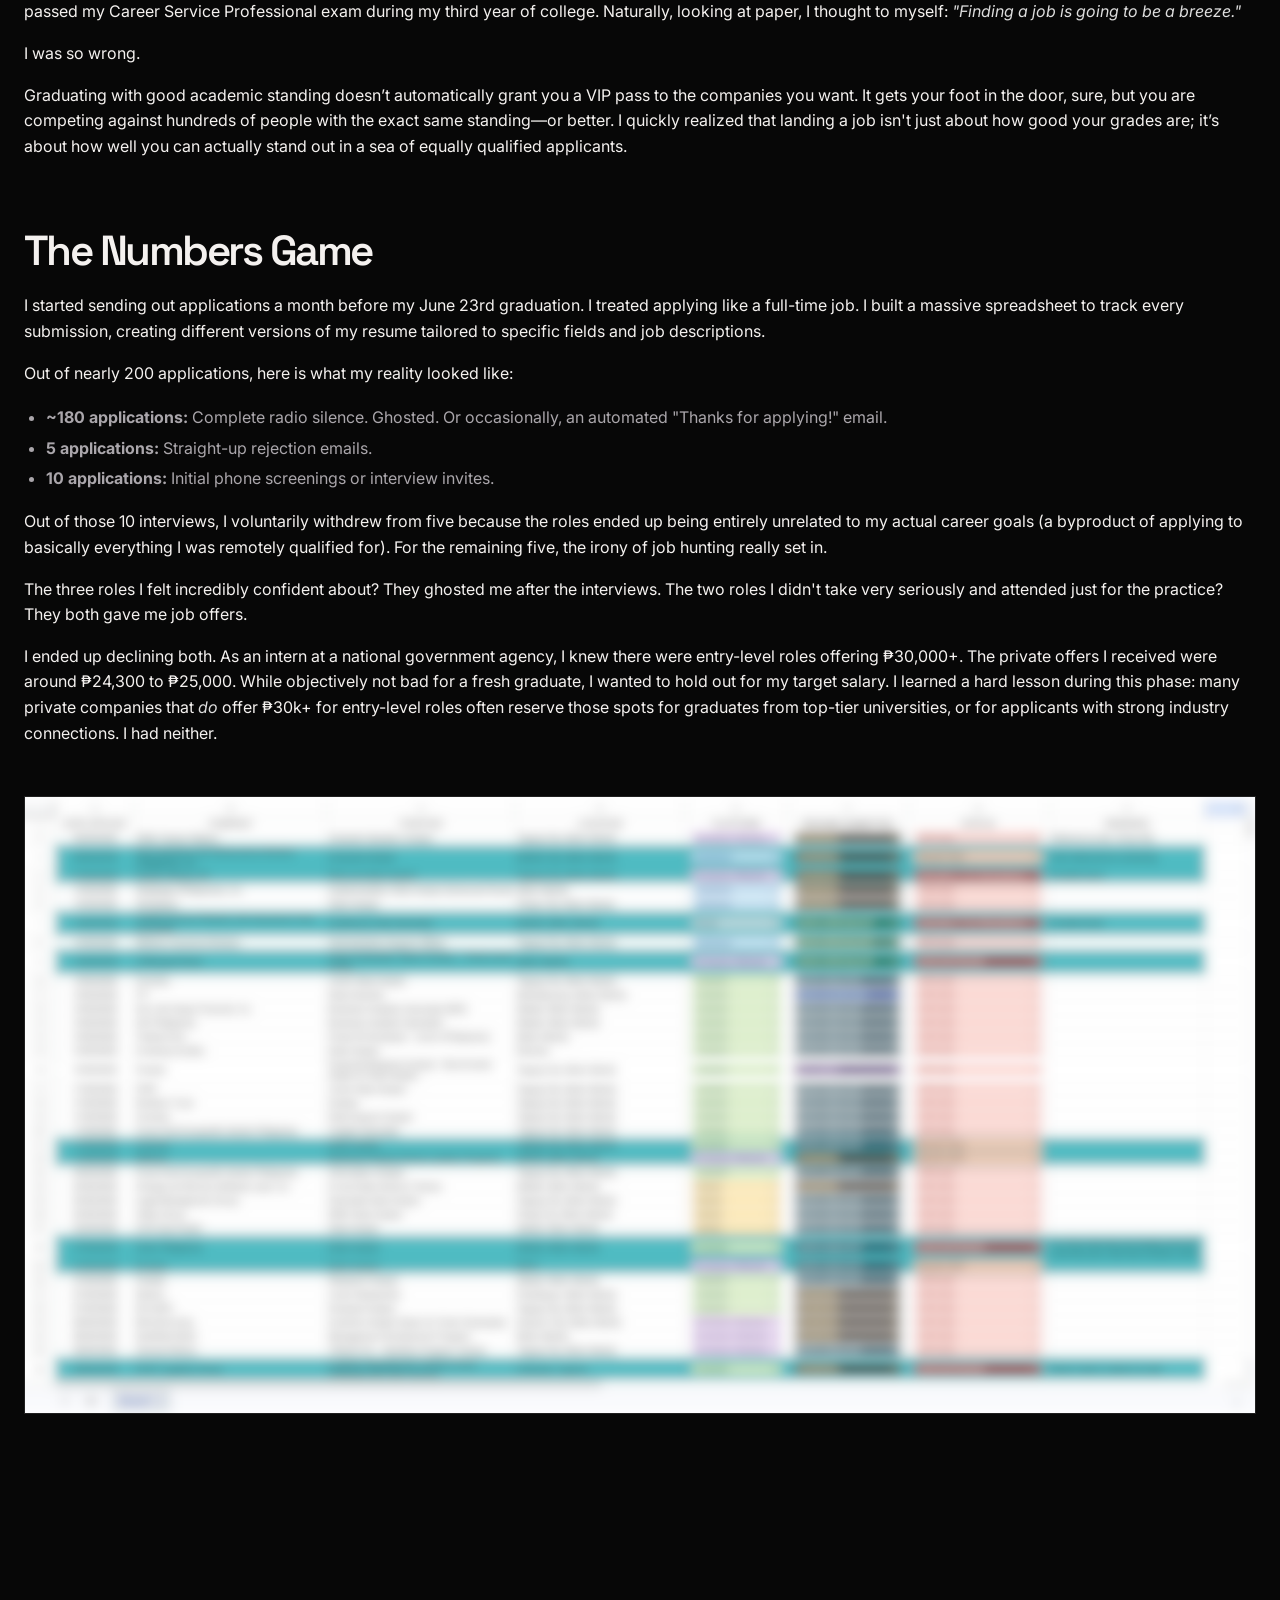
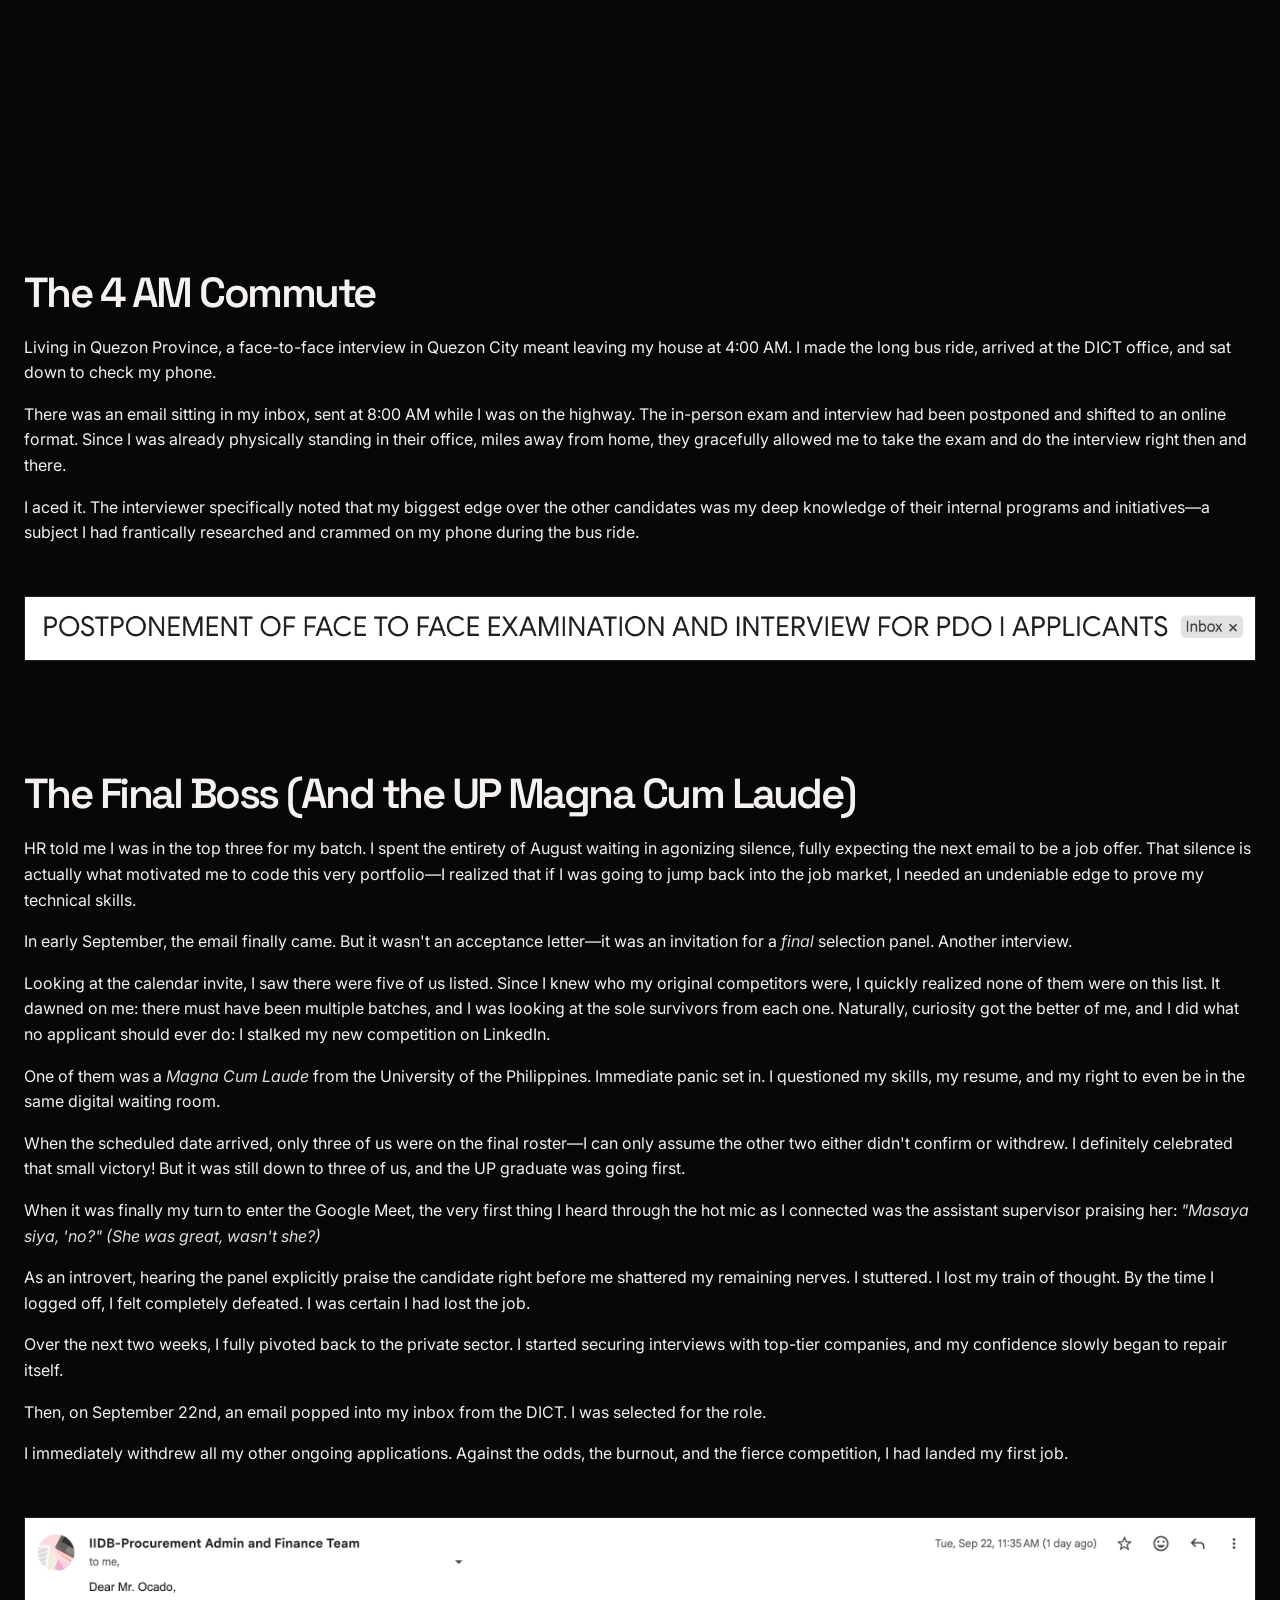
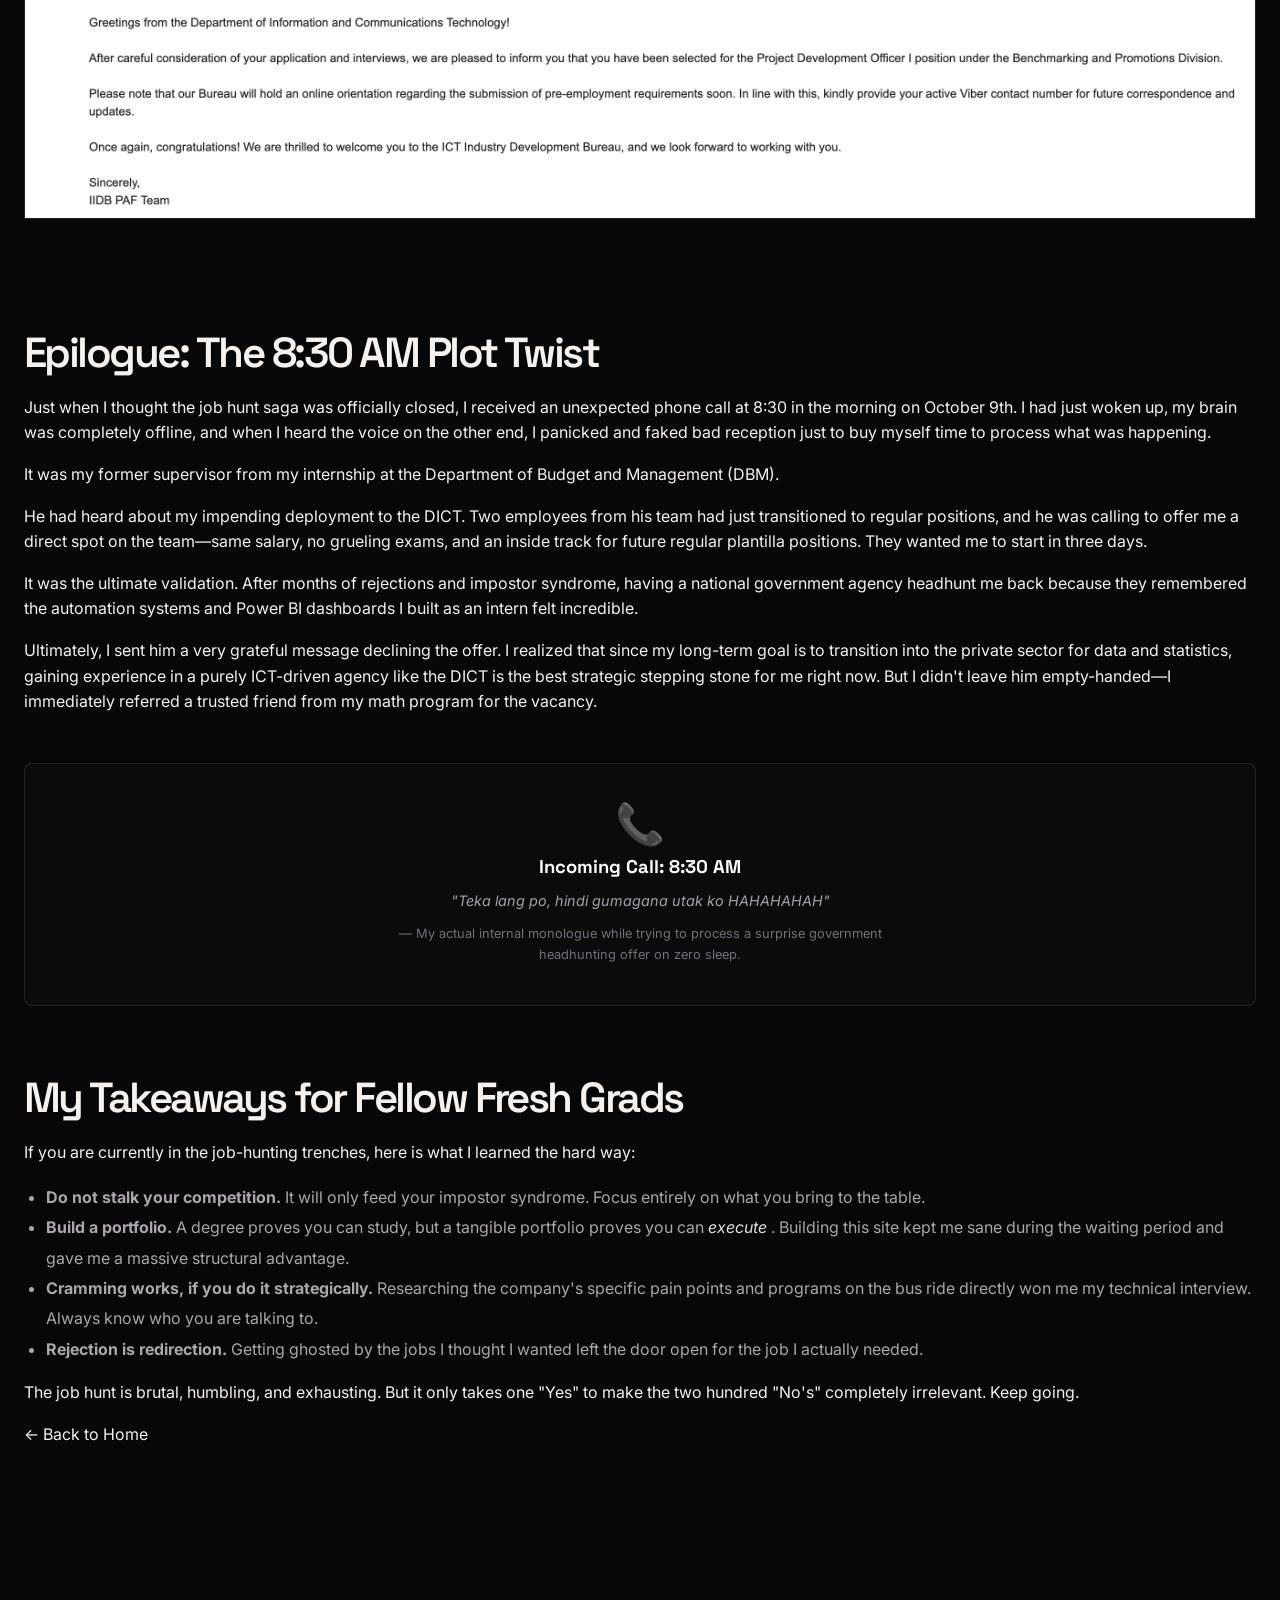
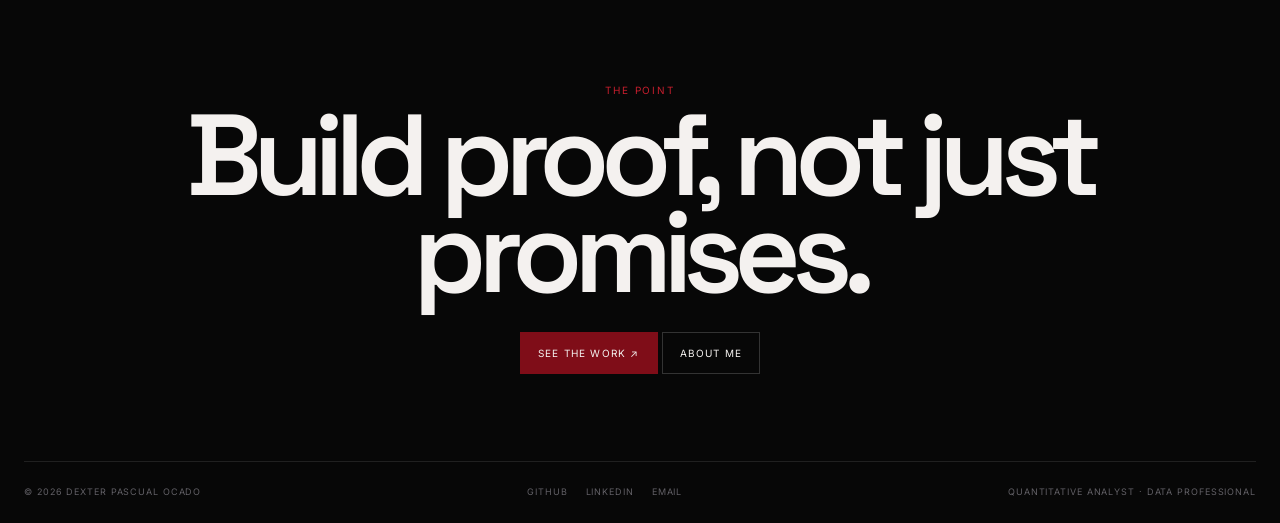
==== commit d4fd5f76: "Add epilogue section and visual widget to job-hunt.html Added an epilogue section detailing an unexp" ====
--- a/job-hunt.html
+++ b/job-hunt.html
@@ -194,6 +194,39 @@
       </p>
       <img alt="DICT Acceptance Email" class="story-photo" src="img/accept.png"/>
      </div>
+
+     <!-- NEW EPILOGUE SECTION WITH CUSTOM VISUAL -->
+     <div class="reveal">
+      <h3>
+       Epilogue: The 8:30 AM Plot Twist
+      </h3>
+      <p>
+       Just when I thought the job hunt saga was officially closed, I received an unexpected phone call at 8:30 in the morning on October 9th. I had just woken up, my brain was completely offline, and when I heard the voice on the other end, I panicked and faked bad reception just to buy myself time to process what was happening.
+      </p>
+      <p>
+       It was my former supervisor from my internship at the Department of Budget and Management (DBM).
+      </p>
+      <p>
+       He had heard about my impending deployment to the DICT. Two employees from his team had just transitioned to regular positions, and he was calling to offer me a direct spot on the team&mdash;same salary, no grueling exams, and an inside track for future regular plantilla positions. They wanted me to start in three days.
+      </p>
+      <p>
+       It was the ultimate validation. After months of rejections and impostor syndrome, having a national government agency headhunt me back because they remembered the automation systems and Power BI dashboards I built as an intern felt incredible.
+      </p>
+      <p>
+       Ultimately, I sent him a very grateful message declining the offer. I realized that since my long-term goal is to transition into the private sector for data and statistics, gaining experience in a purely ICT-driven agency like the DICT is the best strategic stepping stone for me right now. But I didn't leave him empty-handed&mdash;I immediately referred a trusted friend from my math program for the vacancy.
+      </p>
+      
+      <!-- NEW VISUAL WIDGET (Replaces Image) -->
+      <div style="border: 1px solid rgba(255,255,255,0.1); border-radius: 8px; padding: 2.5rem 2rem; margin: 3rem 0; text-align: center; background: rgba(255,255,255,0.02);">
+          <div style="font-size: 2.5rem; margin-bottom: 0.5rem; line-height: 1;">📞</div>
+          <div style="font-family: 'Space Grotesk', sans-serif; font-weight: 700; font-size: 1.15rem; margin-bottom: 0.5rem; color: #fff;">Incoming Call: 8:30 AM</div>
+          <p style="margin: 0 auto; font-size: 0.9rem; color: #a1a1aa; font-style: italic; max-width: 500px;">
+              "Teka lang po, hindi gumagana utak ko HAHAHAHAH"<br>
+              <span style="display: block; margin-top: 0.75rem; font-size: 0.8rem; font-style: normal; color: #71717a;">— My actual internal monologue while trying to process a surprise government headhunting offer on zero sleep.</span>
+          </p>
+      </div>
+     </div>
+
      <div class="reveal">
       <h3>
        My Takeaways for Fellow Fresh Grads
